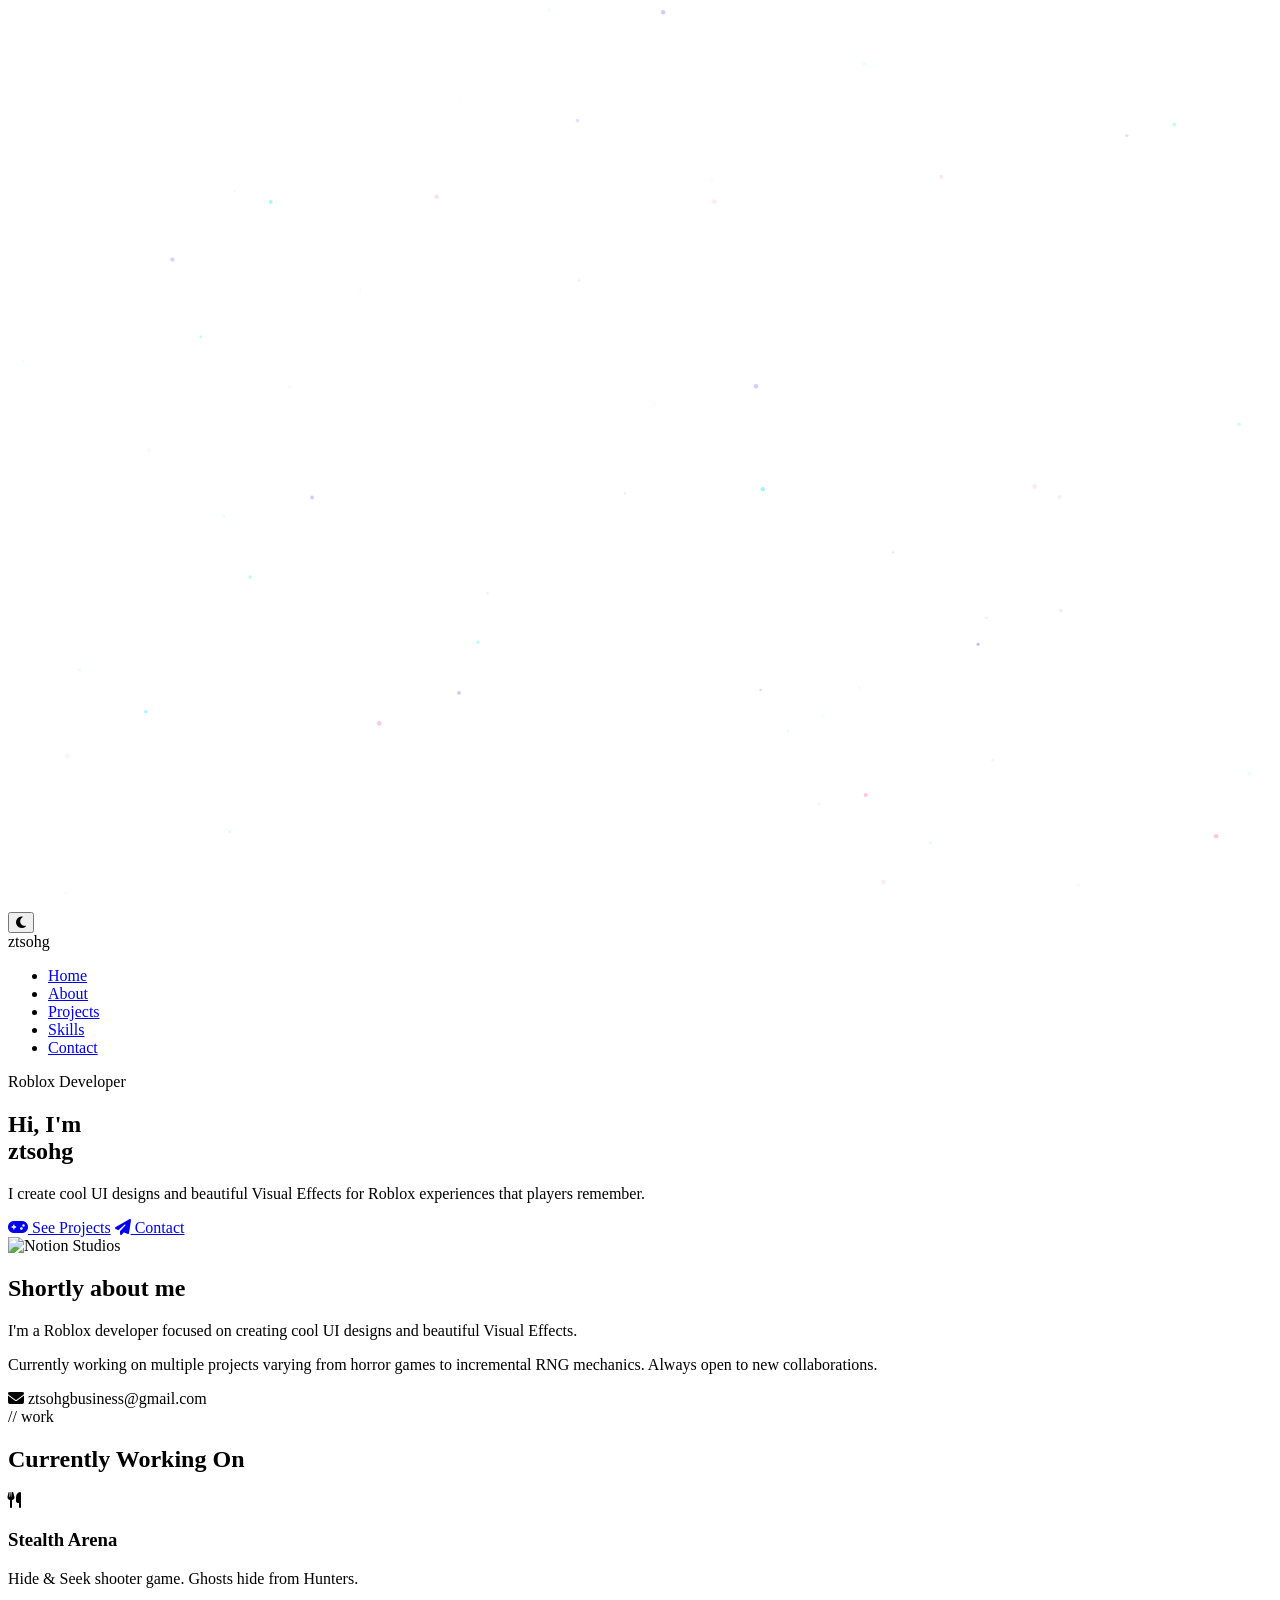
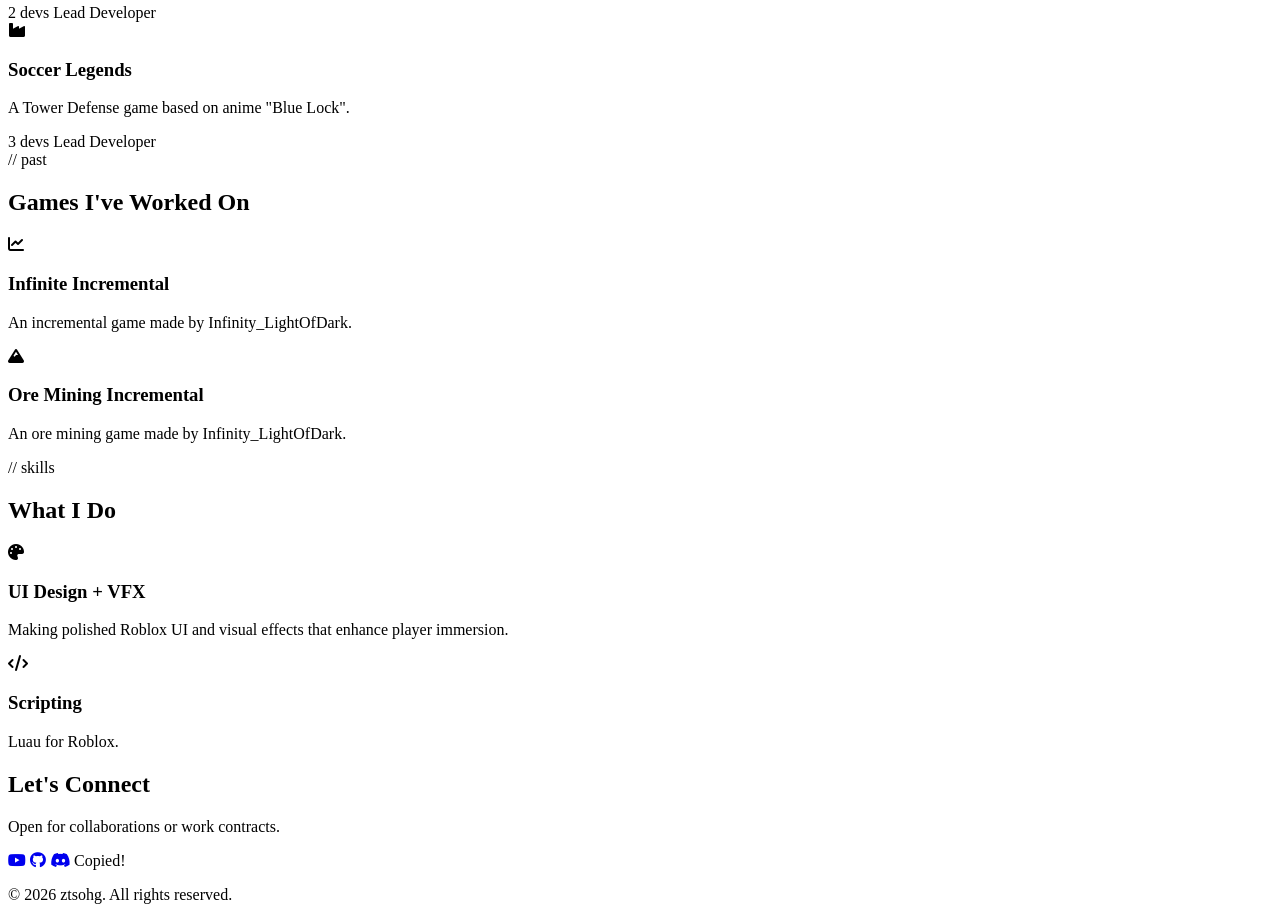
==== index.html @ 6b471d4d "Update index.html" ====
<!DOCTYPE html>
<html lang="en">
<head>
    <meta charset="UTF-8">
    <meta name="viewport" content="width=device-width, initial-scale=1.0">
    <title>ztsohg</title>
    <link rel="icon" type="image/png" href="Notion Studios Logo.png">
    <link rel="stylesheet" href="https://cdnjs.cloudflare.com/ajax/libs/font-awesome/6.4.0/css/all.min.css">
    <link rel="stylesheet" href="style.css">
</head>
<body>

<!-- Background layers -->
<div class="orb orb-1"></div>
<div class="orb orb-2"></div>
<div class="orb orb-3"></div>
<canvas id="bg-canvas"></canvas>

<div class="theme-toggle">
    <button id="theme-switcher"><i class="fas fa-moon"></i></button>
</div>

<header>
    <div class="navbar">
        <div class="logo">ztsohg</div>
        <ul class="nav-links">
            <li><a href="index.html">Home</a></li>
            <li><a href="about_me.html">About</a></li>
            <li><a href="#projects">Projects</a></li>
            <li><a href="#skills">Skills</a></li>
            <li><a href="#contact">Contact</a></li>
        </ul>
    </div>
</header>

<section class="hero">
    <div class="container">
        <div class="hero-inner">
            <span class="hero-eyebrow">Roblox Developer</span>
            <h1>Hi, I'm<br><span class="name-grad">ztsohg</span></h1>
            <p class="hero-desc">I create cool UI designs and beautiful Visual Effects for Roblox experiences that players remember.</p>
            <div class="hero-actions">
                <a href="#projects" class="btn btn-primary"><i class="fas fa-gamepad"></i> See Projects</a>
                <a href="#contact" class="btn btn-ghost"><i class="fas fa-paper-plane"></i> Contact</a>
            </div>
        </div>
    </div>
    <div class="hero-grid"></div>
</section>

<section class="section" id="about">
    <div class="container">
        <div class="info-card">
            <div class="profile-img">
                <div class="avatar-wrap">
                    <img src="Notion Studios Logo.png" alt="Notion Studios">
                </div>
            </div>
            <div class="profile-info">
                <h2>Shortly about me</h2>
                <p>I'm a Roblox developer focused on creating cool UI designs and beautiful Visual Effects.</p>
                <p>Currently working on multiple projects varying from horror games to incremental RNG mechanics. Always open to new collaborations.</p>
                <div class="contact-info">
                    <div class="contact-item">
                        <i class="fas fa-envelope"></i>
                        <span>ztsohgbusiness@gmail.com</span>
                    </div>
                </div>
            </div>
        </div>
    </div>
</section>

<section class="section" id="projects">
    <div class="container">
        <div class="section-header">
            <span class="section-label">// work</span>
            <h2 class="section-title">Currently Working On</h2>
        </div>
        <div class="projects-grid">
            <div class="project-card">
                <div class="project-icon"><i class="fas fa-utensils"></i></div>
                <h3>Stealth Arena</h3>
                <p>Hide & Seek shooter game. Ghosts hide from Hunters.</p>
                <div class="project-tags">
                    <span class="tag">2 devs</span>
                    <span class="tag role">Lead Developer</span>
                </div>
            </div>
            <div class="project-card">
                <div class="project-icon"><i class="fas fa-industry"></i></div>
                <h3>Soccer Legends</h3>
                <p>A Tower Defense game based on anime "Blue Lock".</p>
                <div class="project-tags">
                    <span class="tag">3 devs</span>
                    <span class="tag role">Lead Developer</span>
                </div>
            </div>
        </div>
    </div>
</section>

<section class="section" style="padding-top:0">
    <div class="container">
        <div class="section-header">
            <span class="section-label">// past</span>
            <h2 class="section-title">Games I've Worked On</h2>
        </div>
        <div class="projects-grid">
            <div class="project-card">
                <div class="project-icon"><i class="fas fa-chart-line"></i></div>
                <h3>Infinite Incremental</h3>
                <p>An incremental game made by Infinity_LightOfDark.</p>
            </div>
            <div class="project-card">
                <div class="project-icon"><i class="fas fa-mountain"></i></div>
                <h3>Ore Mining Incremental</h3>
                <p>An ore mining game made by Infinity_LightOfDark.</p>
            </div>
        </div>
    </div>
</section>

<section class="section" id="skills">
    <div class="container">
        <div class="section-header">
            <span class="section-label">// skills</span>
            <h2 class="section-title">What I Do</h2>
        </div>
        <div class="skills-grid">
            <div class="skill-card">
                <div class="skill-icon"><i class="fas fa-palette"></i></div>
                <h3>UI Design + VFX</h3>
                <p>Making polished Roblox UI and visual effects that enhance player immersion.</p>
            </div>
            <div class="skill-card">
                <div class="skill-icon"><i class="fas fa-code"></i></div>
                <h3>Scripting</h3>
                <p>Luau for Roblox.</p>
            </div>
        </div>
    </div>
</section>

<footer id="contact">
    <div class="container">
        <div class="footer-inner">
            <h2>Let's Connect</h2>
            <p>Open for collaborations or work contracts.</p>
            <div class="social-links">
                <a href="https://youtube.com/@ztsohG" target="_blank"><i class="fab fa-youtube"></i></a>
                <a href="https://github.com/ztsohg" target="_blank"><i class="fab fa-github"></i></a>
                <span style="position:relative;display:inline-block;">
                    <a href="#" id="discord-link"><i class="fab fa-discord"></i></a>
                    <span class="copied-toast" id="copied-toast">Copied!</span>
                </span>
            </div>
            <p class="copyright">&copy; 2026 ztsohg. All rights reserved.</p>
        </div>
    </div>
</footer>

<script>
    // Theme
    const switcher = document.getElementById('theme-switcher');
    const icon = switcher.querySelector('i');
    if (localStorage.getItem('theme') === 'light') {
        document.body.classList.add('light-theme');
        icon.classList.replace('fa-moon','fa-sun');
    }
    switcher.addEventListener('click', () => {
        document.body.classList.toggle('light-theme');
        const isLight = document.body.classList.contains('light-theme');
        icon.classList.replace(isLight ? 'fa-moon' : 'fa-sun', isLight ? 'fa-sun' : 'fa-moon');
        localStorage.setItem('theme', isLight ? 'light' : 'dark');
    });

    // Discord copy
    document.getElementById('discord-link').addEventListener('click', e => {
        e.preventDefault();
        navigator.clipboard.writeText('tshg').then(() => {
            const toast = document.getElementById('copied-toast');
            toast.classList.add('show');
            setTimeout(() => toast.classList.remove('show'), 2000);
        });
    });

    // Particle canvas
    const canvas = document.getElementById('bg-canvas');
    const ctx = canvas.getContext('2d');
    let particles = [];

    function resize() {
        canvas.width = window.innerWidth;
        canvas.height = window.innerHeight;
    }
    resize();
    window.addEventListener('resize', resize);

    function randomBetween(a, b) { return a + Math.random() * (b - a); }

    const COLORS = ['120,80,255', '0,229,255', '255,80,168'];

    for (let i = 0; i < 55; i++) {
        particles.push({
            x: randomBetween(0, window.innerWidth),
            y: randomBetween(0, window.innerHeight),
            r: randomBetween(1, 2.5),
            color: COLORS[Math.floor(Math.random() * COLORS.length)],
            speedX: randomBetween(-0.15, 0.15),
            speedY: randomBetween(-0.3, -0.08),
            opacity: randomBetween(0.1, 0.5),
            pulse: randomBetween(0, Math.PI * 2),
            pulseSpeed: randomBetween(0.005, 0.015)
        });
    }

    function animate() {
        ctx.clearRect(0, 0, canvas.width, canvas.height);
        particles.forEach(p => {
            p.pulse += p.pulseSpeed;
            const alpha = p.opacity * (0.6 + 0.4 * Math.sin(p.pulse));
            ctx.beginPath();
            ctx.arc(p.x, p.y, p.r, 0, Math.PI * 2);
            ctx.fillStyle = `rgba(${p.color},${alpha})`;
            ctx.fill();
            p.x += p.speedX;
            p.y += p.speedY;
            if (p.y < -10) { p.y = canvas.height + 10; p.x = randomBetween(0, canvas.width); }
            if (p.x < -10) p.x = canvas.width + 10;
            if (p.x > canvas.width + 10) p.x = -10;
        });
        requestAnimationFrame(animate);
    }
    animate();
</script>
</body>
</html>
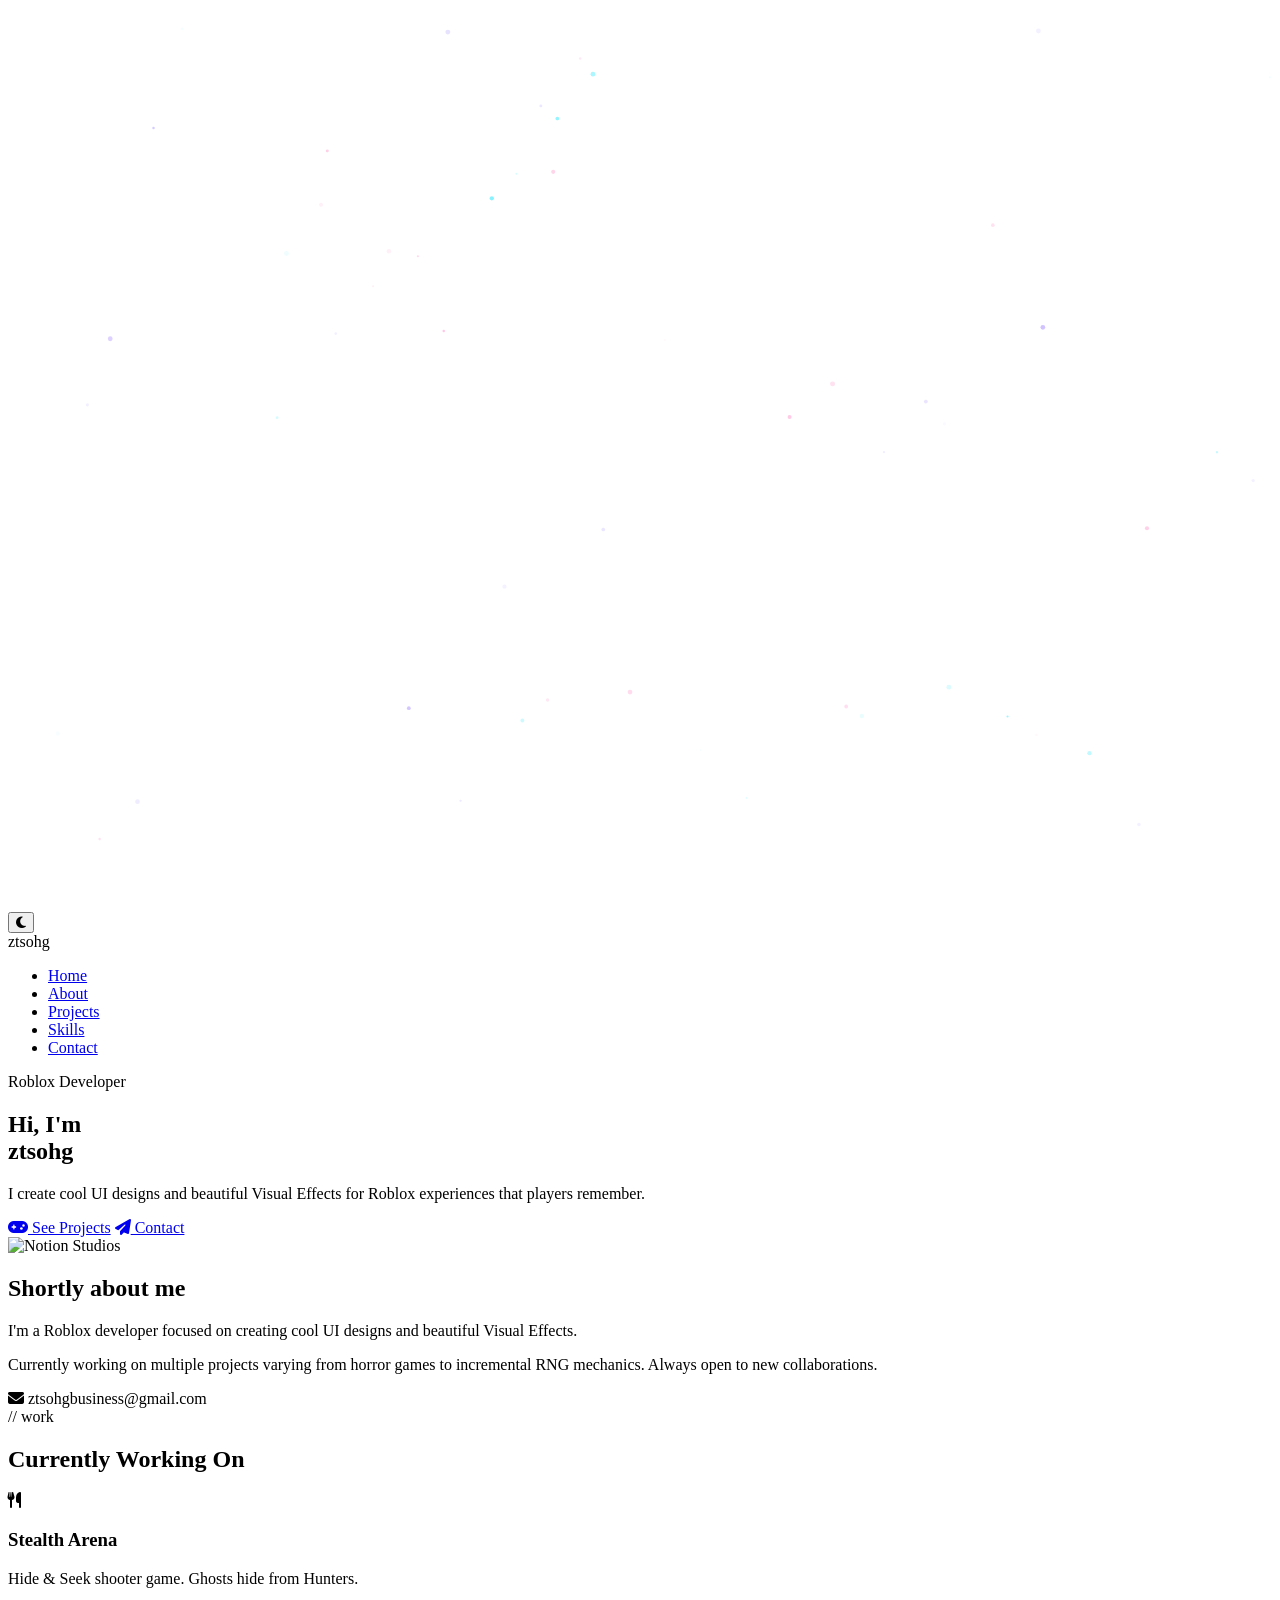
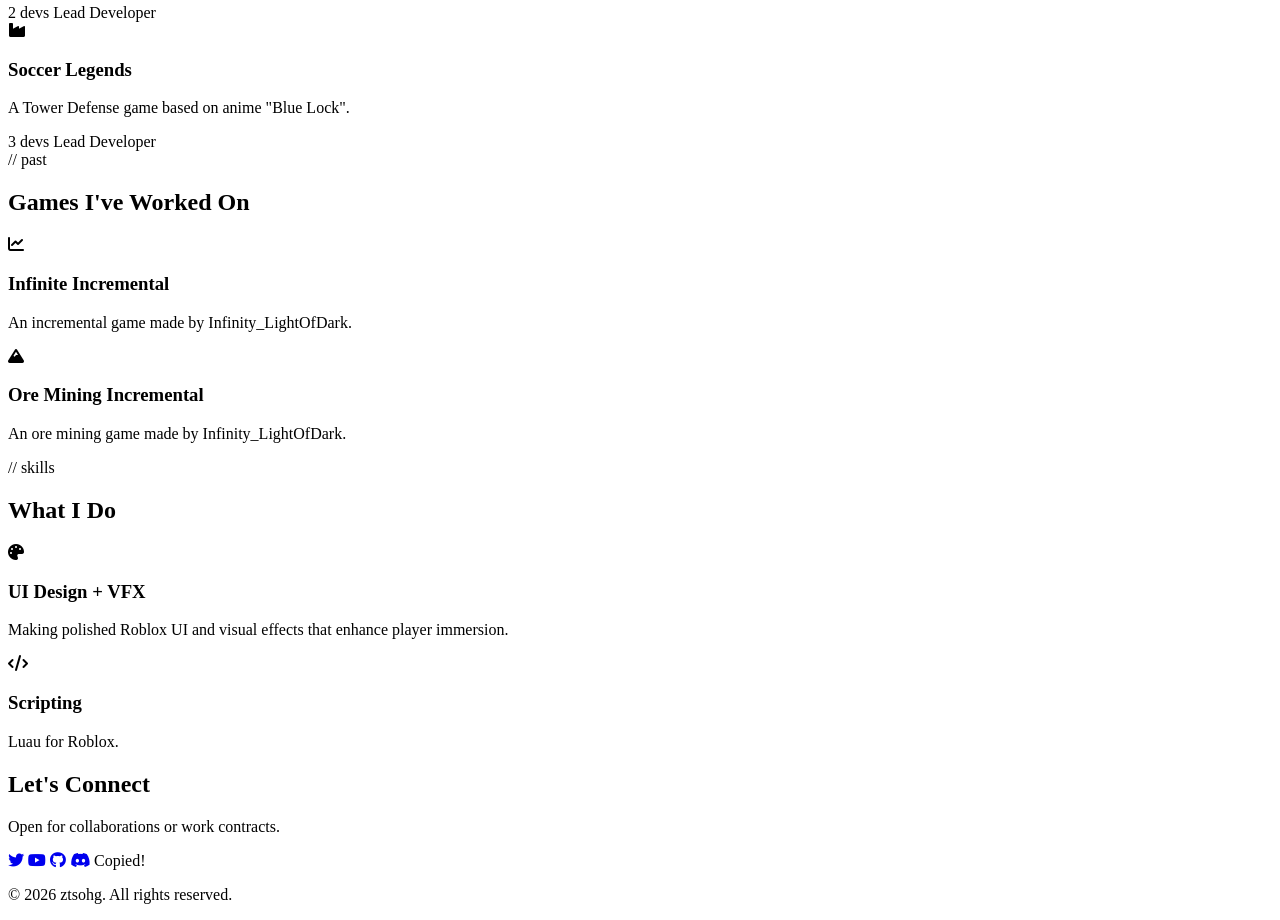
==== commit 1b357844: "Update the things that I just changed while having no internet" ====
--- a/index.html
+++ b/index.html
@@ -148,6 +148,7 @@
             <h2>Let's Connect</h2>
             <p>Open for collaborations or work contracts.</p>
             <div class="social-links">
+                <a href="https://x.com/@ztsohg_dev" target="_blank"><i class="fab fa-twitter"></i></a>
                 <a href="https://youtube.com/@ztsohG" target="_blank"><i class="fab fa-youtube"></i></a>
                 <a href="https://github.com/ztsohg" target="_blank"><i class="fab fa-github"></i></a>
                 <span style="position:relative;display:inline-block;">
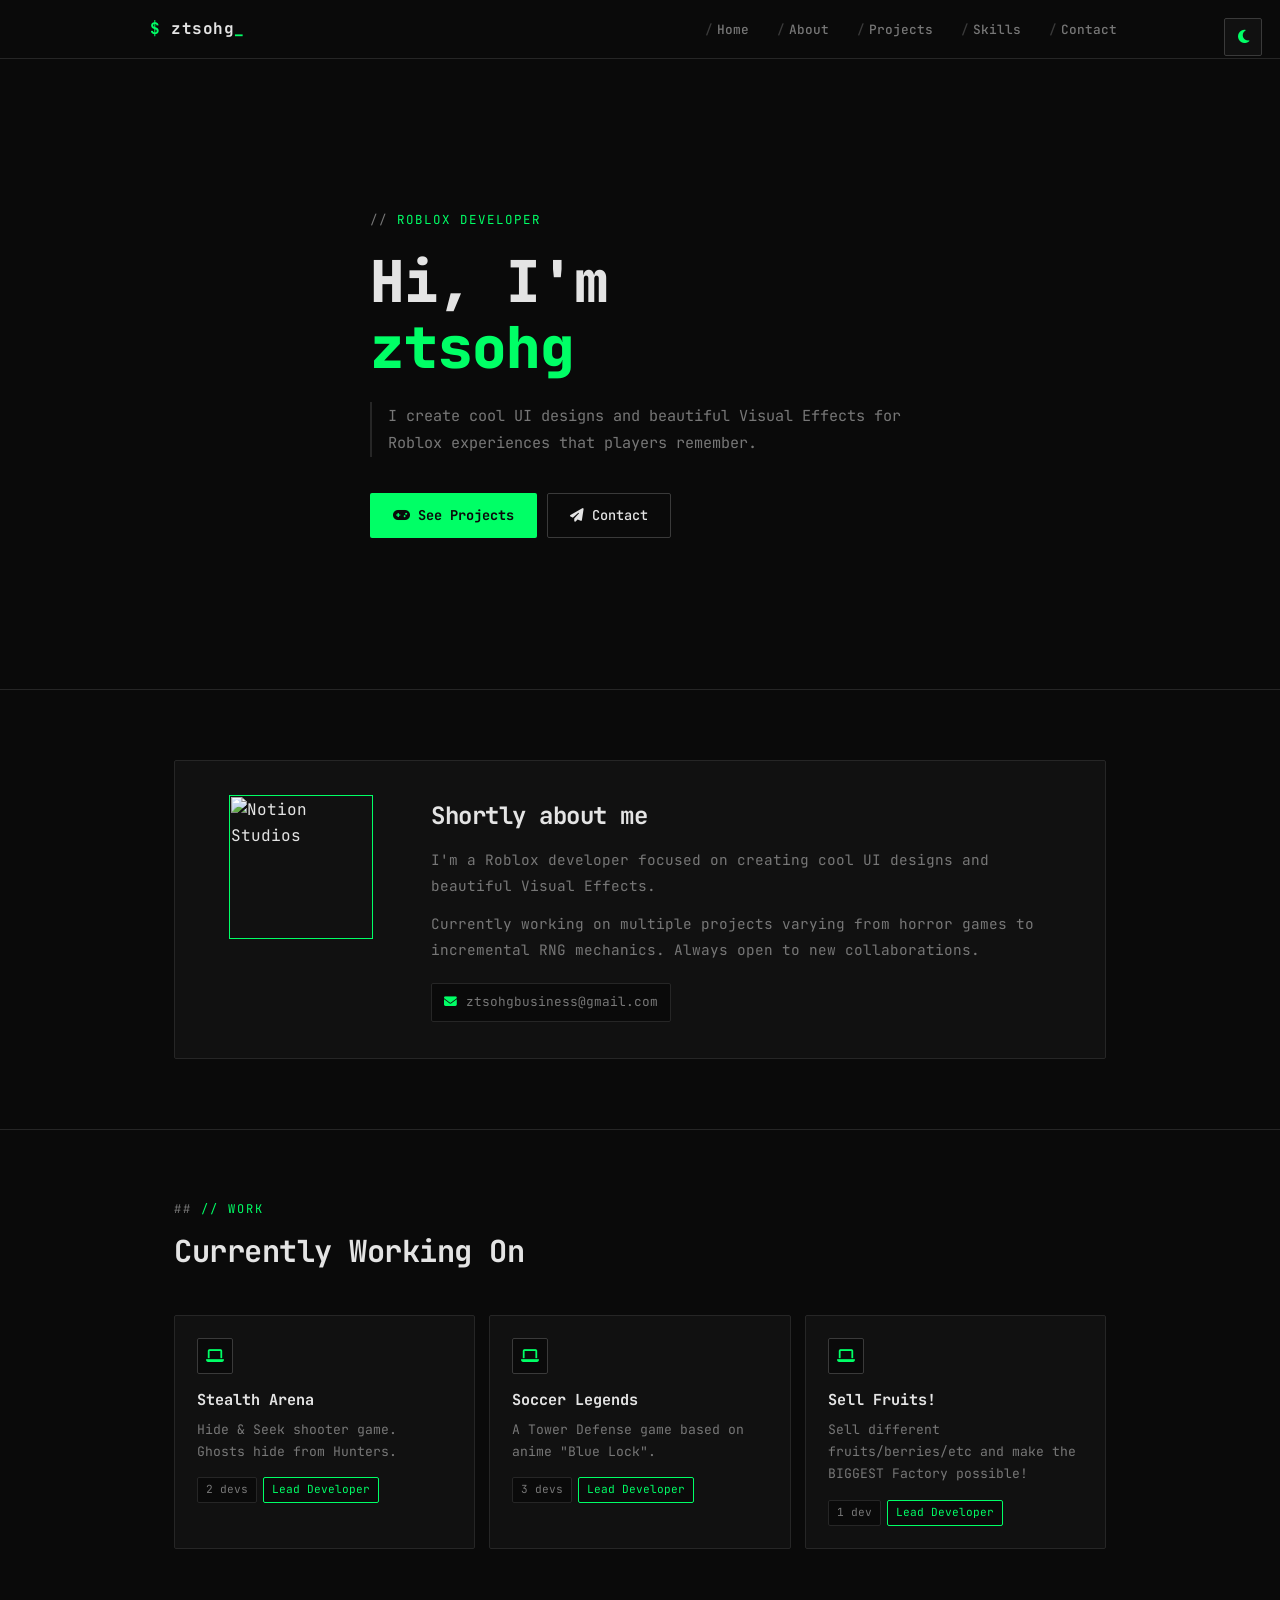
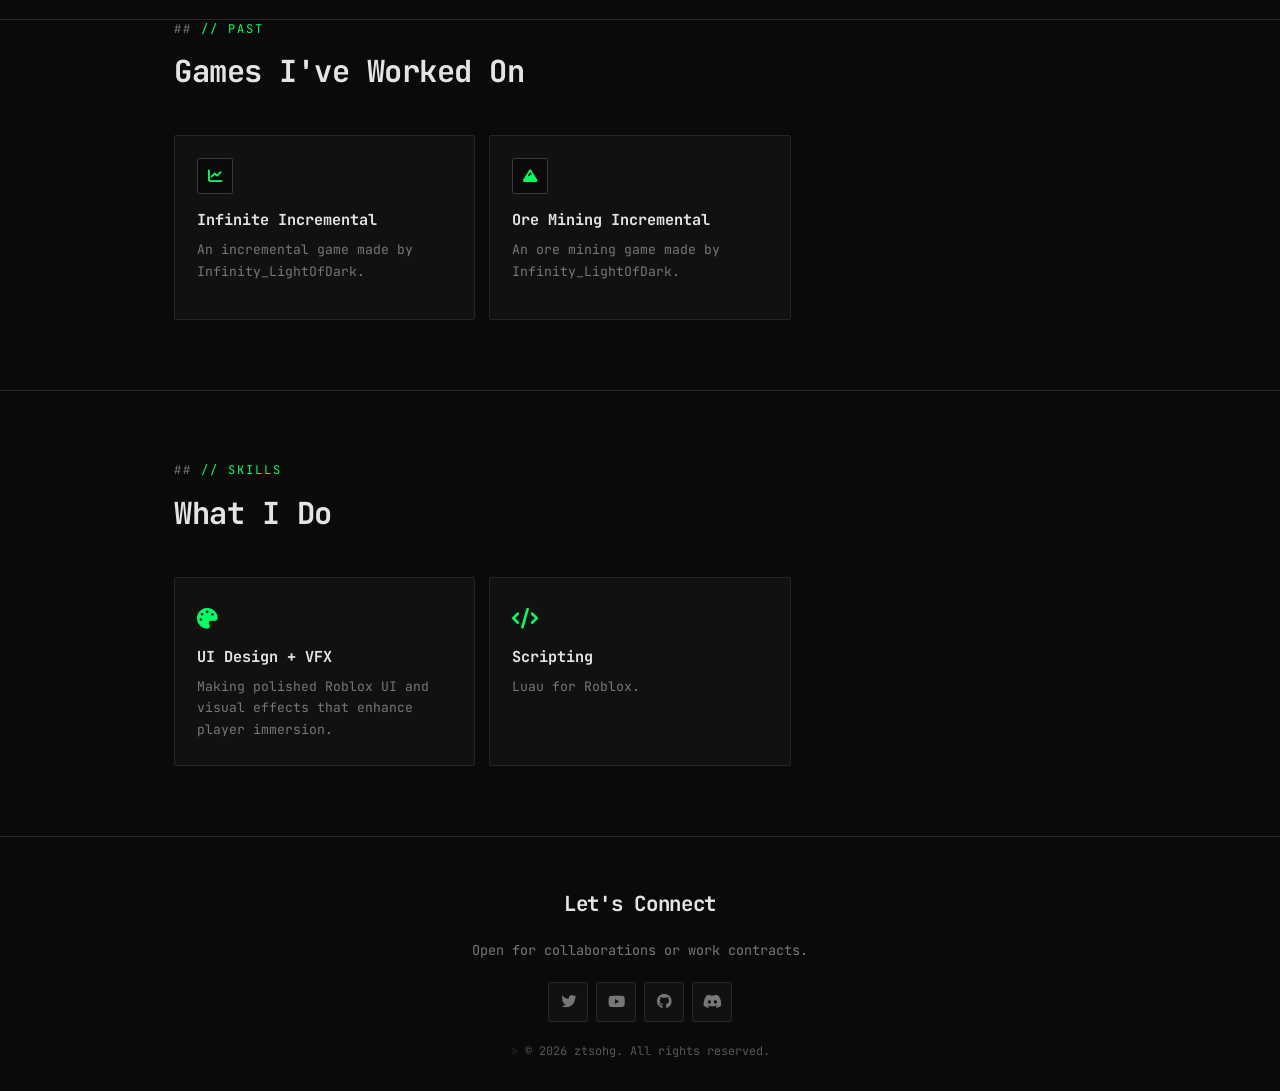
==== commit 950df5bb: "icons" ====
--- a/index.html
+++ b/index.html
@@ -79,7 +79,7 @@
         </div>
         <div class="projects-grid">
             <div class="project-card">
-                <div class="project-icon"><i class="fas fa-utensils"></i></div>
+                <div class="project-icon"><i class="fas fa-laptop"></i></div>
                 <h3>Stealth Arena</h3>
                 <p>Hide & Seek shooter game. Ghosts hide from Hunters.</p>
                 <div class="project-tags">
@@ -88,11 +88,20 @@
                 </div>
             </div>
             <div class="project-card">
-                <div class="project-icon"><i class="fas fa-industry"></i></div>
+                <div class="project-icon"><i class="fas fa-laptop"></i></div>
                 <h3>Soccer Legends</h3>
                 <p>A Tower Defense game based on anime "Blue Lock".</p>
                 <div class="project-tags">
                     <span class="tag">3 devs</span>
+                    <span class="tag role">Lead Developer</span>
+                </div>
+            </div>
+            <div class="project-card">
+                <div class="project-icon"><i class="fas fa-laptop"></i></div>
+                <h3>Sell Fruits!</h3>
+                <p>Sell different fruits/berries/etc and make the BIGGEST Factory possible!</p>
+                <div class="project-tags">
+                    <span class="tag">1 dev</span>
                     <span class="tag role">Lead Developer</span>
                 </div>
             </div>
--- a/style.css
+++ b/style.css
@@ -0,0 +1,313 @@
+@import url('https://fonts.googleapis.com/css2?family=JetBrains+Mono:wght@400;500;700;800&display=swap');
+
+* { margin: 0; padding: 0; box-sizing: border-box; }
+
+/* HELLO */
+:root {
+    --bg: #0a0a0a;
+    --surface: #111111;
+    --surface-hover: #161616;
+    --border: #262626;
+    --border-bright: #3a3a3a;
+    --text: #e4e4e4;
+    --text-muted: #777777;
+    --accent: #00ff66;
+    --accent-dim: #00b34a;
+    --font-mono: 'JetBrains Mono', monospace;
+}
+
+.light-theme {
+    --bg: #f5f5f3;
+    --surface: #ffffff;
+    --surface-hover: #ececec;
+    --border: #d8d8d4;
+    --border-bright: #b8b8b4;
+    --text: #141414;
+    --text-muted: #6a6a6a;
+    --accent: #007a33;
+    --accent-dim: #00622a;
+}
+
+body {
+    background: var(--bg);
+    color: var(--text);
+    font-family: var(--font-mono);
+    line-height: 1.6;
+    transition: background 0.2s, color 0.2s;
+}
+
+#bg-canvas { display: none; }
+.orb { display: none; }
+
+.container { max-width: 980px; margin: 0 auto; padding: 0 24px; }
+
+/* THEME TOGGLE */
+.theme-toggle { position: fixed; top: 18px; right: 18px; z-index: 1000; }
+#theme-switcher {
+    width: 38px; height: 38px;
+    border-radius: 2px;
+    border: 1px solid var(--border-bright);
+    background: var(--surface);
+    color: var(--accent);
+    font-size: 0.95rem; cursor: pointer;
+    display: flex; align-items: center; justify-content: center;
+    transition: border-color 0.15s, background 0.15s;
+}
+#theme-switcher:hover {
+    background: var(--surface-hover);
+    border-color: var(--accent);
+}
+
+/* HEADER */
+header {
+    position: sticky; top: 0; z-index: 100;
+    padding: 0 24px;
+    background: var(--bg);
+    border-bottom: 1px solid var(--border);
+}
+.navbar {
+    max-width: 980px; margin: 0 auto;
+    display: flex; justify-content: space-between; align-items: center;
+    height: 58px;
+}
+.logo {
+    font-size: 1rem; font-weight: 700;
+    color: var(--text);
+    letter-spacing: 0.5px;
+}
+.logo::before { content: '$ '; color: var(--accent); }
+.logo::after  { content: '_'; color: var(--accent); animation: blink 1.1s step-end infinite; }
+@keyframes blink { 50% { opacity: 0; } }
+
+.nav-links { display: flex; list-style: none; gap: 2px; }
+.nav-links a {
+    text-decoration: none;
+    color: var(--text-muted);
+    font-size: 0.8rem; font-weight: 500;
+    padding: 6px 12px; border-radius: 2px;
+    border: 1px solid transparent;
+    transition: color 0.15s, border-color 0.15s;
+}
+.nav-links a::before { content: '/'; color: var(--border-bright); margin-right: 4px; }
+.nav-links a:hover { color: var(--accent); border-color: var(--border); }
+
+/* HERO */
+.hero {
+    min-height: 70vh;
+    display: flex; align-items: center;
+    padding: 70px 0;
+}
+.hero-inner { width: 100%; }
+.hero-eyebrow {
+    font-size: 0.78rem;
+    color: var(--accent); letter-spacing: 2px;
+    text-transform: uppercase; margin-bottom: 18px;
+    display: block;
+}
+.hero-eyebrow::before { content: '// '; color: var(--text-muted); }
+.hero h1 {
+    font-size: clamp(2.2rem, 5.5vw, 3.6rem);
+    font-weight: 800; line-height: 1.15;
+    margin-bottom: 22px; letter-spacing: -1px;
+}
+.name-grad {
+    color: var(--accent);
+}
+.hero-desc {
+    font-size: 0.95rem; color: var(--text-muted);
+    max-width: 540px; margin-bottom: 36px; line-height: 1.8;
+    border-left: 2px solid var(--border);
+    padding-left: 16px;
+}
+.hero-actions { display: flex; gap: 10px; flex-wrap: wrap; }
+
+.btn {
+    display: inline-flex; align-items: center; gap: 8px;
+    padding: 11px 22px; border-radius: 2px;
+    text-decoration: none; font-weight: 500; font-size: 0.85rem;
+    border: 1px solid transparent;
+    transition: border-color 0.15s, background 0.15s, color 0.15s;
+}
+.btn-primary {
+    background: var(--accent); color: var(--bg);
+    font-weight: 700;
+}
+.btn-primary:hover { background: var(--accent-dim); }
+.btn-ghost {
+    border: 1px solid var(--border-bright);
+    color: var(--text); background: transparent;
+}
+.btn-ghost:hover { border-color: var(--accent); color: var(--accent); }
+
+.hero-grid { display: none; }
+
+/* SECTIONS */
+.section { padding: 70px 0; border-top: 1px solid var(--border); }
+.section-header { margin-bottom: 40px; }
+.section-label {
+    font-size: 0.75rem;
+    color: var(--accent); letter-spacing: 2px;
+    text-transform: uppercase; margin-bottom: 8px; display: block;
+}
+.section-label::before { content: '## '; color: var(--text-muted); }
+.section-title { font-size: clamp(1.5rem, 3vw, 1.9rem); font-weight: 700; letter-spacing: -0.5px; }
+
+/* INFO CARD */
+.info-card {
+    display: grid; grid-template-columns: 180px 1fr;
+    gap: 40px; align-items: start;
+    background: var(--surface);
+    border: 1px solid var(--border);
+    border-radius: 2px; padding: 36px;
+}
+.profile-img { display: flex; flex-direction: column; align-items: center; gap: 16px; }
+.avatar-wrap { position: relative; width: 140px; height: 140px; }
+.avatar-wrap::before {
+    content: '';
+    position: absolute; inset: -2px;
+    border: 1px solid var(--accent);
+    z-index: 0;
+}
+.profile-img img {
+    position: relative; z-index: 1;
+    width: 100%; height: 100%;
+    object-fit: cover; border-radius: 0; display: block;
+    filter: grayscale(15%);
+}
+.profile-info h2 { font-size: 1.5rem; font-weight: 700; margin-bottom: 12px; letter-spacing: -0.5px; }
+.profile-info p { color: var(--text-muted); margin-bottom: 12px; line-height: 1.8; font-size: 0.9rem; }
+.contact-info { margin-top: 20px; display: flex; flex-direction: column; gap: 6px; }
+.contact-item {
+    display: inline-flex; align-items: center; gap: 9px;
+    font-size: 0.8rem;
+    color: var(--text-muted); padding: 8px 12px;
+    background: var(--bg); border: 1px solid var(--border);
+    border-radius: 2px; width: fit-content;
+}
+.contact-item i { color: var(--accent); }
+
+/* PROJECT CARDS */
+.projects-grid { display: grid; grid-template-columns: repeat(auto-fill, minmax(280px, 1fr)); gap: 14px; }
+.project-card {
+    background: var(--surface); border: 1px solid var(--border);
+    border-radius: 2px; padding: 22px;
+    transition: border-color 0.15s;
+}
+.project-card:hover { border-color: var(--accent); }
+.project-icon {
+    width: 36px; height: 36px; border-radius: 2px;
+    background: var(--bg);
+    border: 1px solid var(--border-bright);
+    display: flex; align-items: center; justify-content: center;
+    color: var(--accent); font-size: 0.9rem; margin-bottom: 14px;
+}
+.project-card h3 { font-size: 0.95rem; font-weight: 700; margin-bottom: 6px; }
+.project-card p { color: var(--text-muted); font-size: 0.82rem; line-height: 1.7; margin-bottom: 14px; }
+.project-tags { display: flex; flex-wrap: wrap; gap: 6px; }
+.tag {
+    font-size: 0.7rem;
+    padding: 3px 8px; border-radius: 2px;
+    border: 1px solid var(--border); color: var(--text-muted); background: var(--bg);
+}
+.tag.role { border-color: var(--accent); color: var(--accent); }
+
+/* SKILLS */
+.skills-grid { display: grid; grid-template-columns: repeat(auto-fill, minmax(230px, 1fr)); gap: 14px; }
+.skill-card {
+    background: var(--surface); border: 1px solid var(--border);
+    border-radius: 2px; padding: 24px 22px; transition: border-color 0.15s;
+}
+.skill-card:hover { border-color: var(--accent); }
+.skill-icon { font-size: 1.3rem; color: var(--accent); margin-bottom: 10px; }
+.skill-card h3 { font-size: 0.95rem; font-weight: 700; margin-bottom: 6px; }
+.skill-card p { color: var(--text-muted); font-size: 0.82rem; line-height: 1.65; }
+
+/* ABOUT PAGE */
+.about-section { margin-bottom: 38px; padding-bottom: 38px; border-bottom: 1px solid var(--border); }
+.about-section:last-of-type { border-bottom: none; }
+.about-section h2 { font-size: 1.05rem; font-weight: 700; margin-bottom: 16px; display: flex; align-items: center; gap: 9px; }
+.about-section h2 i { color: var(--accent); font-size: 0.95rem; }
+.info-grid { display: grid; grid-template-columns: repeat(auto-fit, minmax(170px, 1fr)); gap: 8px; }
+.info-item {
+    display: flex; flex-direction: column; gap: 4px;
+    padding: 12px 14px;
+    background: var(--surface); border: 1px solid var(--border); border-radius: 2px;
+}
+.info-item strong { font-size: 0.68rem; color: var(--accent); letter-spacing: 1px; text-transform: uppercase; }
+.info-item span { font-size: 0.88rem; }
+.music-grid, .interests-grid { display: grid; grid-template-columns: repeat(auto-fill, minmax(150px, 1fr)); gap: 8px; }
+.music-item, .interest-item {
+    display: flex; align-items: center; gap: 9px;
+    padding: 11px 13px;
+    background: var(--surface); border: 1px solid var(--border); border-radius: 2px;
+    font-size: 0.82rem; transition: border-color 0.15s;
+}
+.interest-item { flex-direction: column; text-align: center; padding: 16px; gap: 6px; }
+.music-item:hover, .interest-item:hover { border-color: var(--accent); }
+.music-item i, .interest-item i { color: var(--accent); }
+.interest-item i { font-size: 1.15rem; }
+.games-grid { display: grid; grid-template-columns: repeat(auto-fill, minmax(220px, 1fr)); gap: 8px; }
+.game-item {
+    display: flex; align-items: center; gap: 12px;
+    padding: 12px 14px;
+    background: var(--surface); border: 1px solid var(--border); border-radius: 2px;
+    transition: border-color 0.15s;
+}
+.game-item:hover { border-color: var(--accent); }
+.game-item i { color: var(--accent); }
+.game-item div { display: flex; flex-direction: column; gap: 2px; }
+.game-item strong { font-size: 0.85rem; }
+.game-item span { font-size: 0.75rem; color: var(--text-muted); }
+.languages-grid { display: flex; flex-direction: column; gap: 10px; }
+.language-item {
+    display: flex; align-items: center; gap: 14px;
+    padding: 14px 16px;
+    background: var(--surface); border: 1px solid var(--border); border-radius: 2px;
+    transition: border-color 0.15s;
+}
+.language-item:hover { border-color: var(--accent); }
+.language-item i { color: var(--accent); font-size: 1.3rem; min-width: 24px; }
+.language-item > div { flex: 1; display: flex; flex-direction: column; gap: 6px; }
+.language-item strong { font-size: 0.88rem; }
+.language-item span { font-size: 0.75rem; color: var(--text-muted); }
+.skill-level { width: 100%; height: 3px; background: var(--border); border-radius: 0; overflow: hidden; }
+.skill-bar { height: 100%; background: var(--accent); border-radius: 0; }
+
+/* FOOTER */
+footer { border-top: 1px solid var(--border); padding: 50px 0 30px; }
+.footer-inner { display: flex; flex-direction: column; align-items: center; gap: 20px; text-align: center; }
+footer h2 { font-size: 1.3rem; font-weight: 700; letter-spacing: -0.3px; }
+footer p { color: var(--text-muted); font-size: 0.85rem; }
+.social-links { display: flex; gap: 8px; justify-content: center; align-items: center; }
+.social-links a {
+    width: 40px; height: 40px; border-radius: 2px;
+    border: 1px solid var(--border); background: var(--surface);
+    color: var(--text-muted);
+    display: flex; align-items: center; justify-content: center;
+    font-size: 0.95rem; text-decoration: none;
+    transition: border-color 0.15s, color 0.15s;
+}
+.social-links a:hover {
+    color: var(--accent); border-color: var(--accent);
+}
+.copyright { font-size: 0.74rem; color: var(--text-muted); opacity: 0.7; }
+.copyright::before { content: '> '; color: var(--border-bright); }
+
+/* COPIED TOAST */
+.copied-toast {
+    position: absolute;
+    bottom: -22px; left: 50%;
+    transform: translateX(-50%);
+    font-size: 0.7rem;
+    color: var(--accent); white-space: nowrap;
+    opacity: 0; transition: opacity 0.15s; pointer-events: none;
+}
+.copied-toast.show { opacity: 1; }
+
+@media (max-width: 768px) {
+    .info-card { grid-template-columns: 1fr; padding: 24px 18px; }
+    .hero h1 { font-size: 2rem; }
+    .nav-links a { padding: 6px 8px; font-size: 0.75rem; }
+    .nav-links a::before { display: none; }
+    .projects-grid { grid-template-columns: 1fr; }
+}
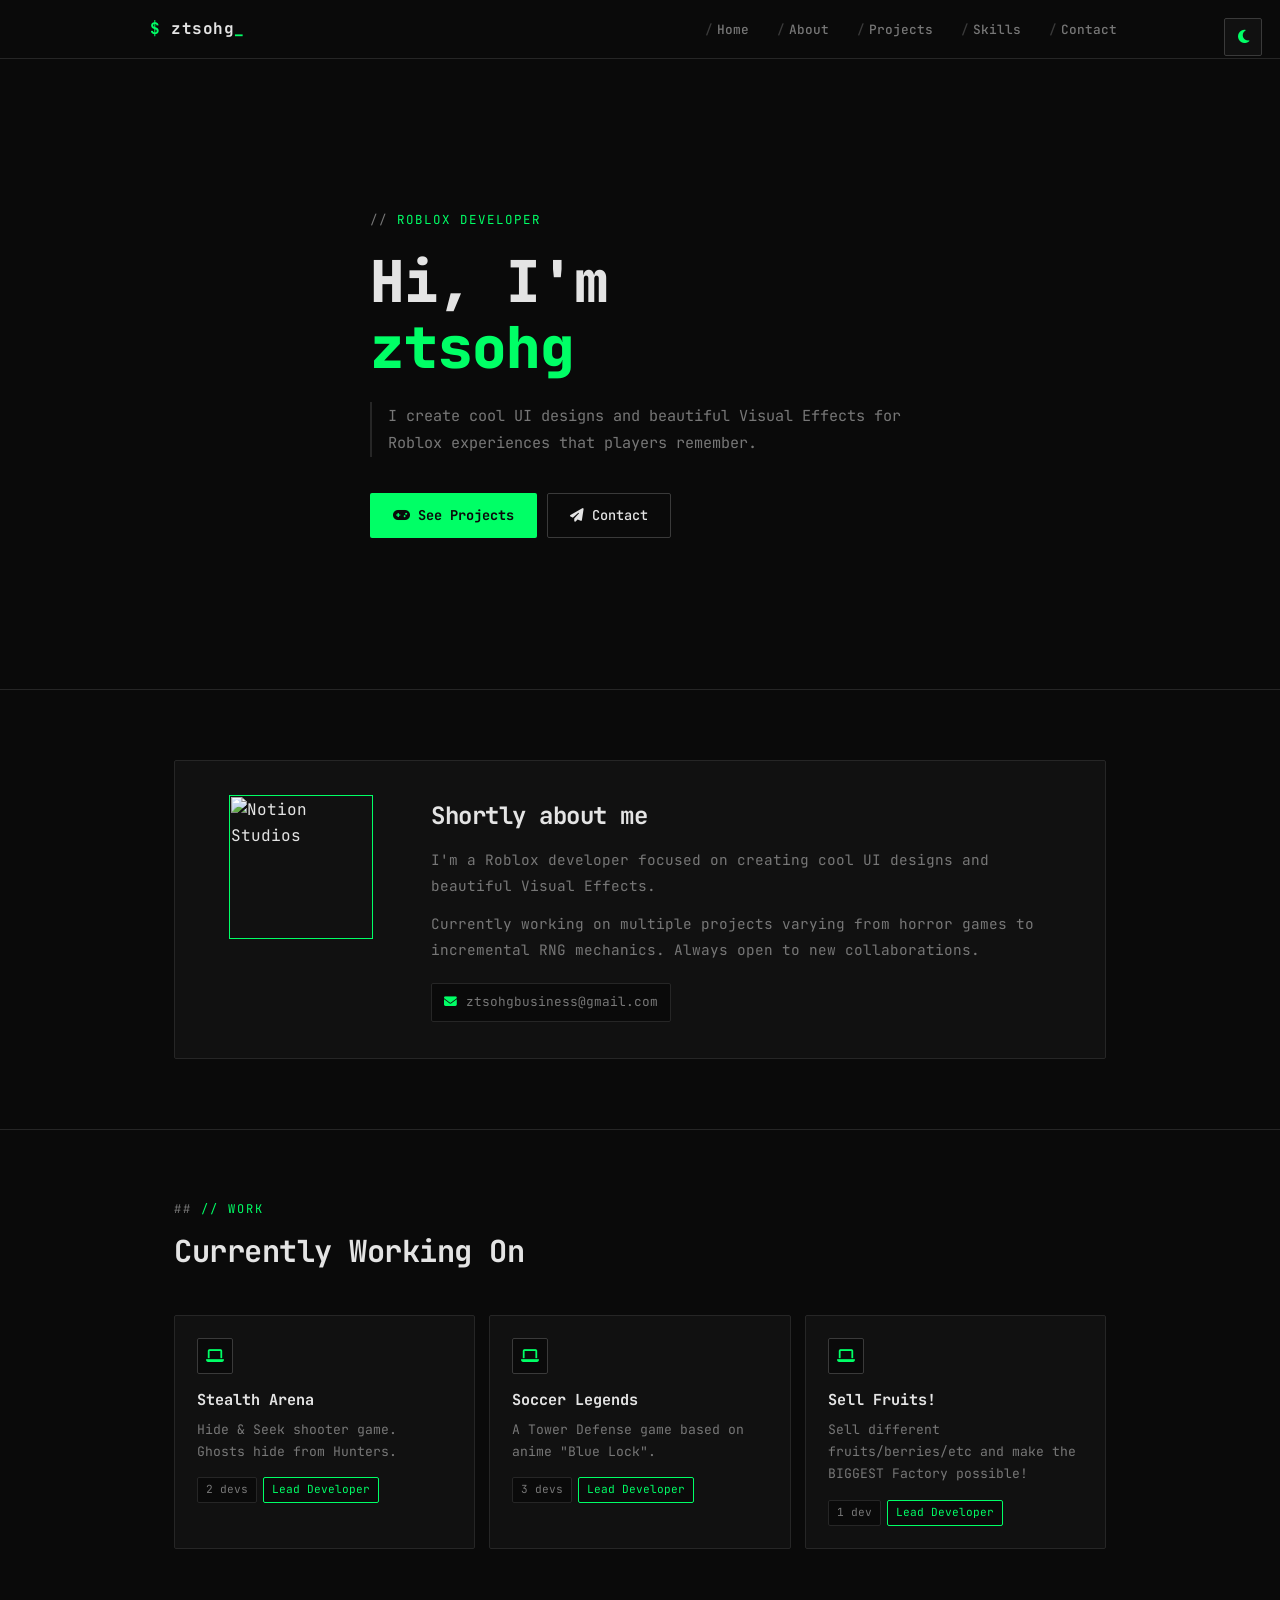
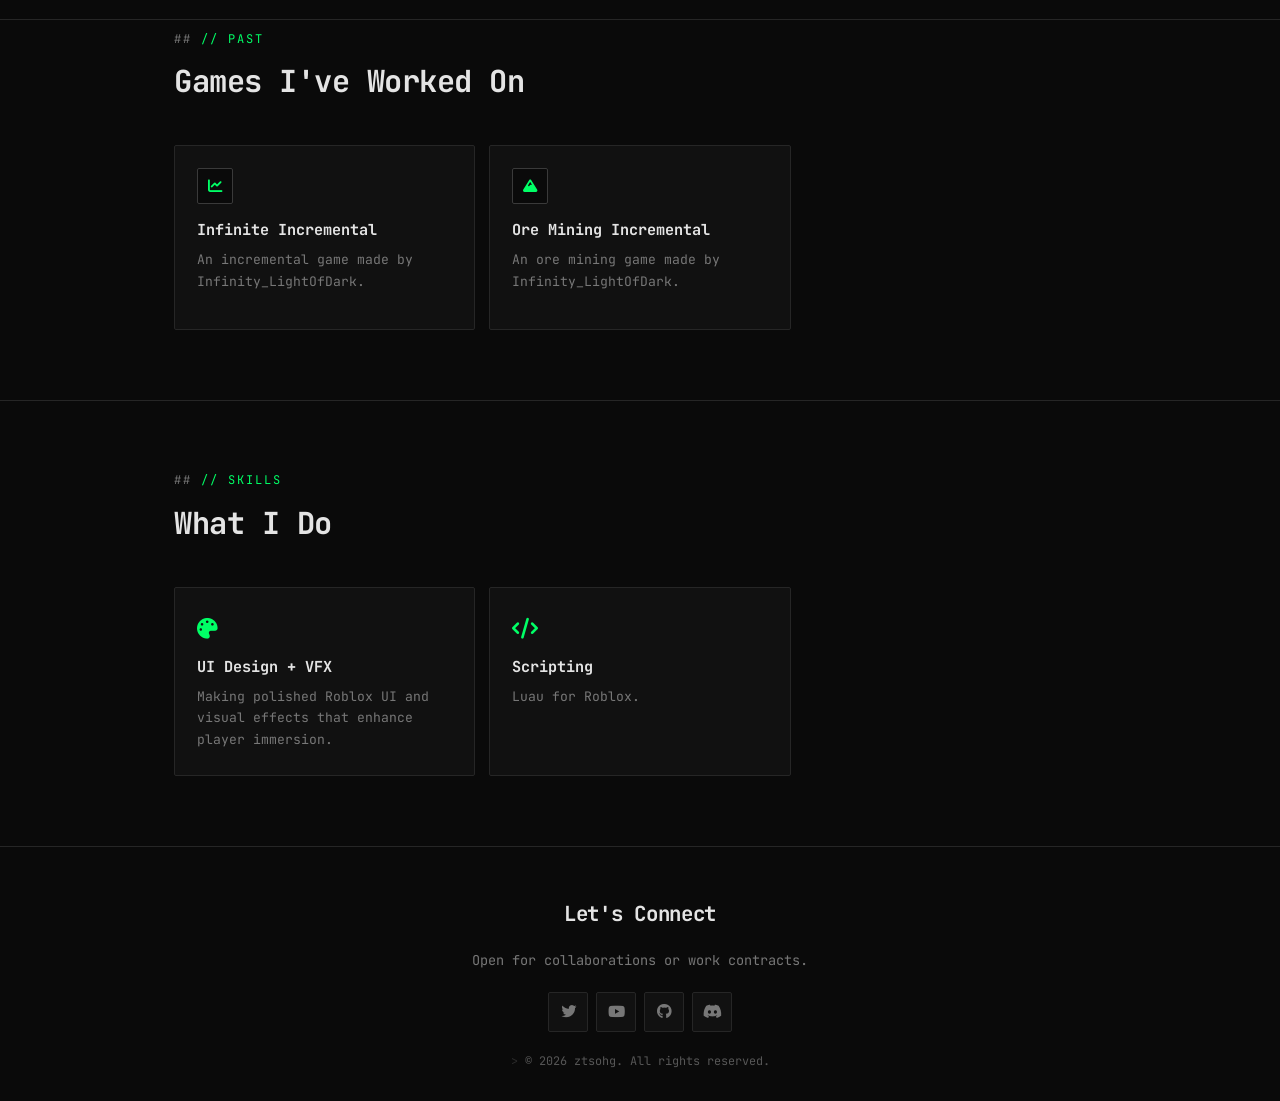
==== commit 32372be7: "padding" ====
--- a/index.html
+++ b/index.html
@@ -109,7 +109,7 @@
     </div>
 </section>
 
-<section class="section" style="padding-top:0">
+<section class="section" style="padding-top:10px">
     <div class="container">
         <div class="section-header">
             <span class="section-label">// past</span>
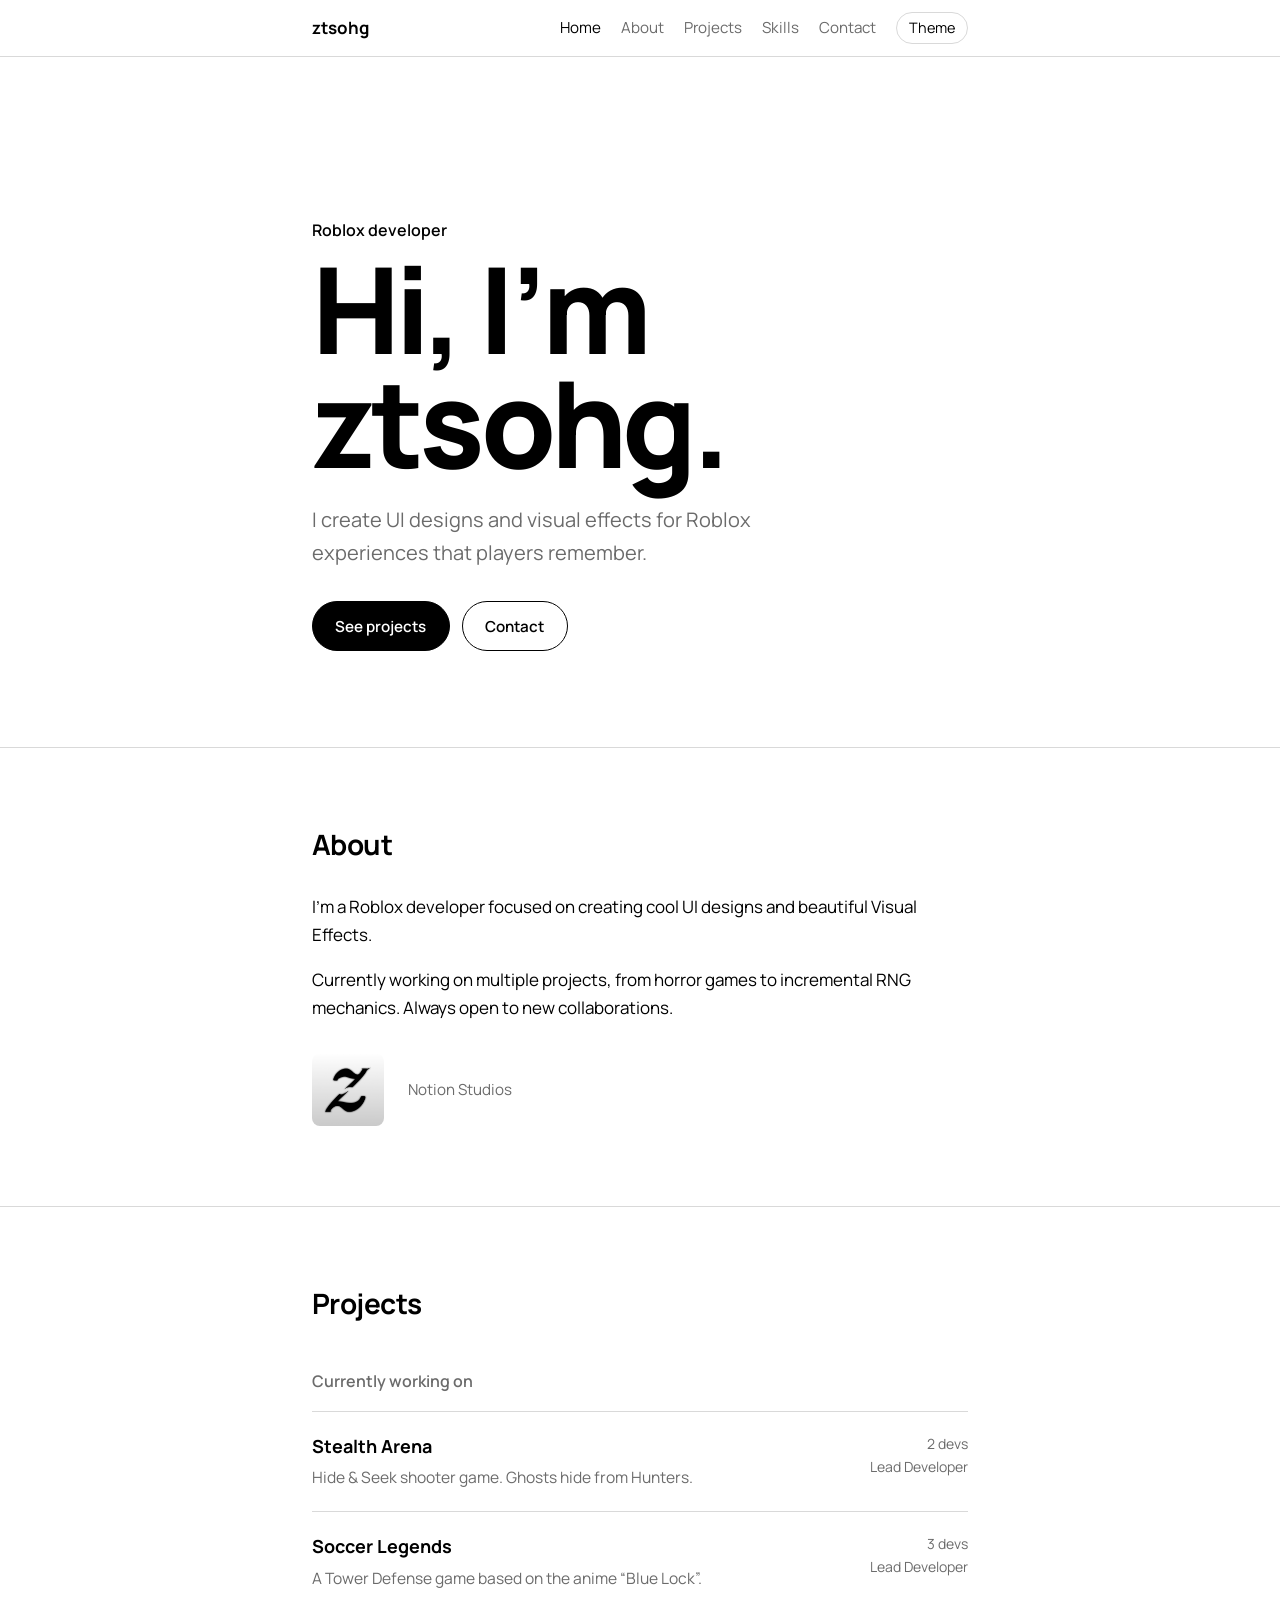
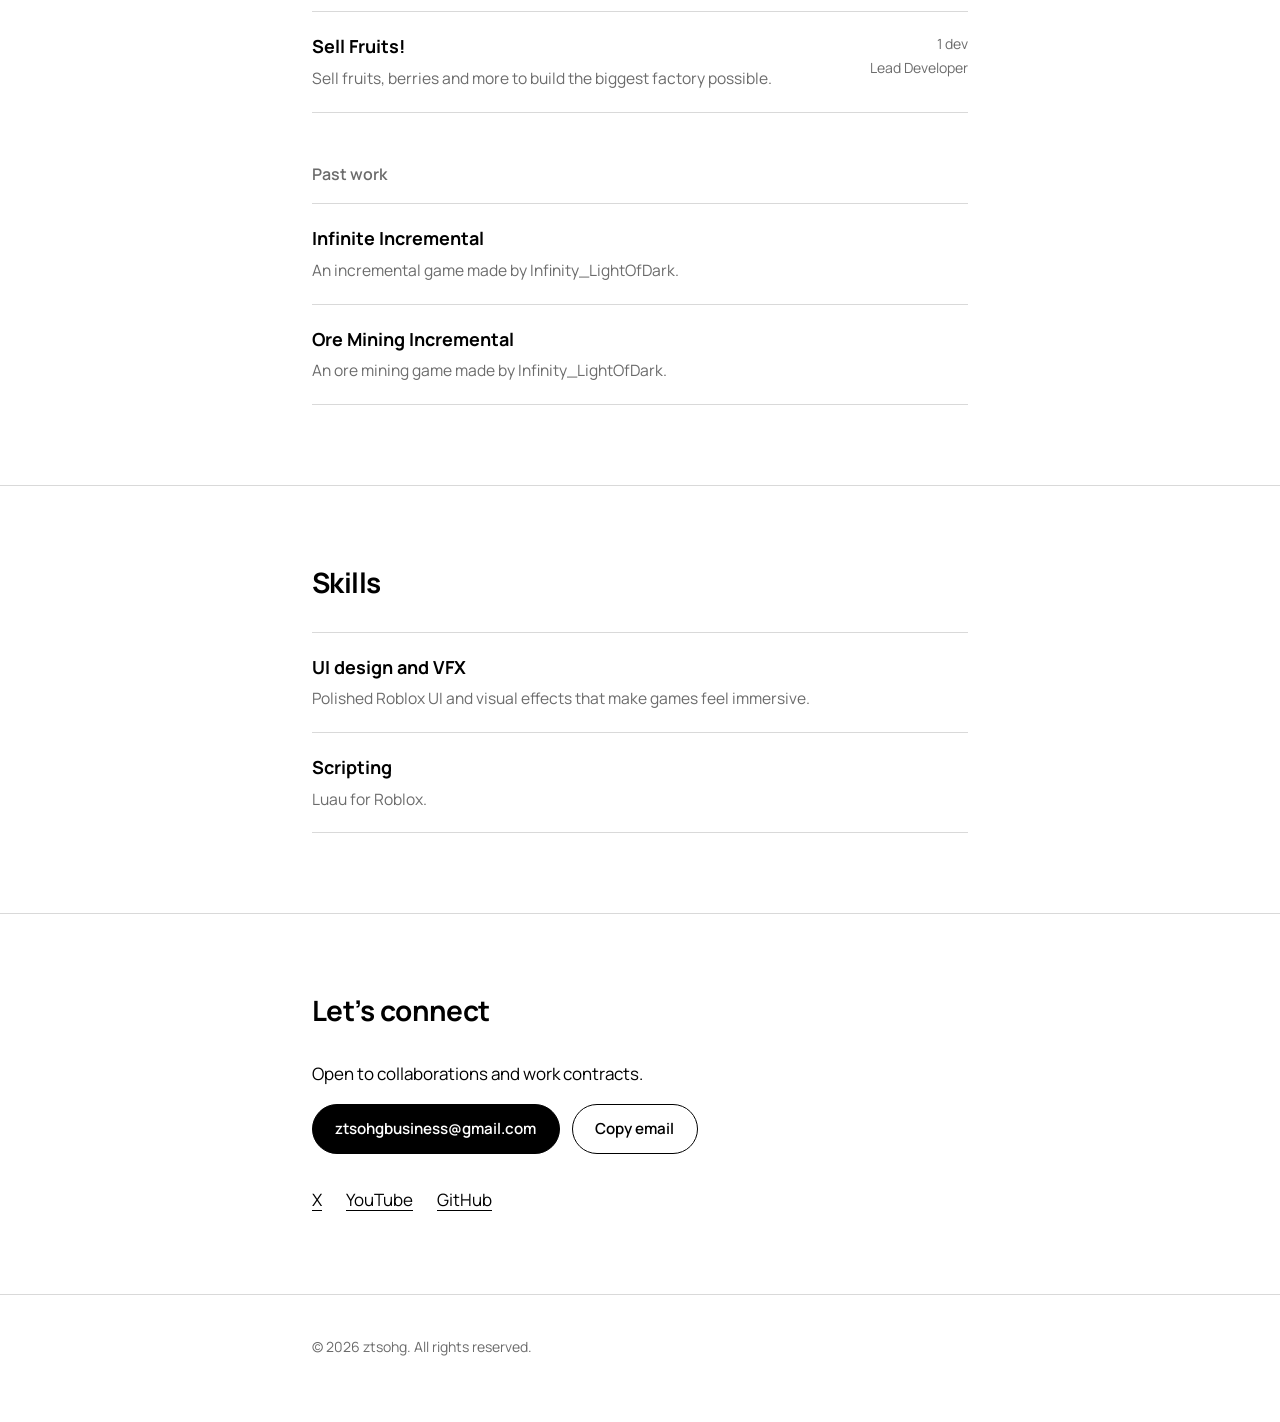
==== commit 140db51e: "upd" ====
--- a/index.html
+++ b/index.html
@@ -1,248 +1,92 @@
-<!DOCTYPE html>
-<html lang="en">
-<head>
-    <meta charset="UTF-8">
-    <meta name="viewport" content="width=device-width, initial-scale=1.0">
-    <title>ztsohg</title>
-    <link rel="icon" type="image/png" href="Notion Studios Logo.png">
-    <link rel="stylesheet" href="https://cdnjs.cloudflare.com/ajax/libs/font-awesome/6.4.0/css/all.min.css">
-    <link rel="stylesheet" href="style.css">
-</head>
-<body>
-
-<!-- Background layers -->
-<div class="orb orb-1"></div>
-<div class="orb orb-2"></div>
-<div class="orb orb-3"></div>
-<canvas id="bg-canvas"></canvas>
-
-<div class="theme-toggle">
-    <button id="theme-switcher"><i class="fas fa-moon"></i></button>
-</div>
-
-<header>
-    <div class="navbar">
-        <div class="logo">ztsohg</div>
-        <ul class="nav-links">
-            <li><a href="index.html">Home</a></li>
-            <li><a href="about_me.html">About</a></li>
-            <li><a href="#projects">Projects</a></li>
-            <li><a href="#skills">Skills</a></li>
-            <li><a href="#contact">Contact</a></li>
-        </ul>
-    </div>
-</header>
-
-<section class="hero">
-    <div class="container">
-        <div class="hero-inner">
-            <span class="hero-eyebrow">Roblox Developer</span>
-            <h1>Hi, I'm<br><span class="name-grad">ztsohg</span></h1>
-            <p class="hero-desc">I create cool UI designs and beautiful Visual Effects for Roblox experiences that players remember.</p>
-            <div class="hero-actions">
-                <a href="#projects" class="btn btn-primary"><i class="fas fa-gamepad"></i> See Projects</a>
-                <a href="#contact" class="btn btn-ghost"><i class="fas fa-paper-plane"></i> Contact</a>
-            </div>
-        </div>
-    </div>
-    <div class="hero-grid"></div>
-</section>
-
-<section class="section" id="about">
-    <div class="container">
-        <div class="info-card">
-            <div class="profile-img">
-                <div class="avatar-wrap">
-                    <img src="Notion Studios Logo.png" alt="Notion Studios">
-                </div>
-            </div>
-            <div class="profile-info">
-                <h2>Shortly about me</h2>
-                <p>I'm a Roblox developer focused on creating cool UI designs and beautiful Visual Effects.</p>
-                <p>Currently working on multiple projects varying from horror games to incremental RNG mechanics. Always open to new collaborations.</p>
-                <div class="contact-info">
-                    <div class="contact-item">
-                        <i class="fas fa-envelope"></i>
-                        <span>ztsohgbusiness@gmail.com</span>
-                    </div>
-                </div>
-            </div>
-        </div>
-    </div>
-</section>
-
-<section class="section" id="projects">
-    <div class="container">
-        <div class="section-header">
-            <span class="section-label">// work</span>
-            <h2 class="section-title">Currently Working On</h2>
-        </div>
-        <div class="projects-grid">
-            <div class="project-card">
-                <div class="project-icon"><i class="fas fa-laptop"></i></div>
-                <h3>Stealth Arena</h3>
-                <p>Hide & Seek shooter game. Ghosts hide from Hunters.</p>
-                <div class="project-tags">
-                    <span class="tag">2 devs</span>
-                    <span class="tag role">Lead Developer</span>
-                </div>
-            </div>
-            <div class="project-card">
-                <div class="project-icon"><i class="fas fa-laptop"></i></div>
-                <h3>Soccer Legends</h3>
-                <p>A Tower Defense game based on anime "Blue Lock".</p>
-                <div class="project-tags">
-                    <span class="tag">3 devs</span>
-                    <span class="tag role">Lead Developer</span>
-                </div>
-            </div>
-            <div class="project-card">
-                <div class="project-icon"><i class="fas fa-laptop"></i></div>
-                <h3>Sell Fruits!</h3>
-                <p>Sell different fruits/berries/etc and make the BIGGEST Factory possible!</p>
-                <div class="project-tags">
-                    <span class="tag">1 dev</span>
-                    <span class="tag role">Lead Developer</span>
-                </div>
-            </div>
-        </div>
-    </div>
-</section>
-
-<section class="section" style="padding-top:10px">
-    <div class="container">
-        <div class="section-header">
-            <span class="section-label">// past</span>
-            <h2 class="section-title">Games I've Worked On</h2>
-        </div>
-        <div class="projects-grid">
-            <div class="project-card">
-                <div class="project-icon"><i class="fas fa-chart-line"></i></div>
-                <h3>Infinite Incremental</h3>
-                <p>An incremental game made by Infinity_LightOfDark.</p>
-            </div>
-            <div class="project-card">
-                <div class="project-icon"><i class="fas fa-mountain"></i></div>
-                <h3>Ore Mining Incremental</h3>
-                <p>An ore mining game made by Infinity_LightOfDark.</p>
-            </div>
-        </div>
-    </div>
-</section>
-
-<section class="section" id="skills">
-    <div class="container">
-        <div class="section-header">
-            <span class="section-label">// skills</span>
-            <h2 class="section-title">What I Do</h2>
-        </div>
-        <div class="skills-grid">
-            <div class="skill-card">
-                <div class="skill-icon"><i class="fas fa-palette"></i></div>
-                <h3>UI Design + VFX</h3>
-                <p>Making polished Roblox UI and visual effects that enhance player immersion.</p>
-            </div>
-            <div class="skill-card">
-                <div class="skill-icon"><i class="fas fa-code"></i></div>
-                <h3>Scripting</h3>
-                <p>Luau for Roblox.</p>
-            </div>
-        </div>
-    </div>
-</section>
-
-<footer id="contact">
-    <div class="container">
-        <div class="footer-inner">
-            <h2>Let's Connect</h2>
-            <p>Open for collaborations or work contracts.</p>
-            <div class="social-links">
-                <a href="https://x.com/@ztsohg_dev" target="_blank"><i class="fab fa-twitter"></i></a>
-                <a href="https://youtube.com/@ztsohG" target="_blank"><i class="fab fa-youtube"></i></a>
-                <a href="https://github.com/ztsohg" target="_blank"><i class="fab fa-github"></i></a>
-                <span style="position:relative;display:inline-block;">
-                    <a href="#" id="discord-link"><i class="fab fa-discord"></i></a>
-                    <span class="copied-toast" id="copied-toast">Copied!</span>
-                </span>
-            </div>
-            <p class="copyright">&copy; 2026 ztsohg. All rights reserved.</p>
-        </div>
-    </div>
-</footer>
-
-<script>
-    // Theme
-    const switcher = document.getElementById('theme-switcher');
-    const icon = switcher.querySelector('i');
-    if (localStorage.getItem('theme') === 'light') {
-        document.body.classList.add('light-theme');
-        icon.classList.replace('fa-moon','fa-sun');
-    }
-    switcher.addEventListener('click', () => {
-        document.body.classList.toggle('light-theme');
-        const isLight = document.body.classList.contains('light-theme');
-        icon.classList.replace(isLight ? 'fa-moon' : 'fa-sun', isLight ? 'fa-sun' : 'fa-moon');
-        localStorage.setItem('theme', isLight ? 'light' : 'dark');
-    });
-
-    // Discord copy
-    document.getElementById('discord-link').addEventListener('click', e => {
-        e.preventDefault();
-        navigator.clipboard.writeText('tshg').then(() => {
-            const toast = document.getElementById('copied-toast');
-            toast.classList.add('show');
-            setTimeout(() => toast.classList.remove('show'), 2000);
-        });
-    });
-
-    // Particle canvas
-    const canvas = document.getElementById('bg-canvas');
-    const ctx = canvas.getContext('2d');
-    let particles = [];
-
-    function resize() {
-        canvas.width = window.innerWidth;
-        canvas.height = window.innerHeight;
-    }
-    resize();
-    window.addEventListener('resize', resize);
-
-    function randomBetween(a, b) { return a + Math.random() * (b - a); }
-
-    const COLORS = ['120,80,255', '0,229,255', '255,80,168'];
-
-    for (let i = 0; i < 55; i++) {
-        particles.push({
-            x: randomBetween(0, window.innerWidth),
-            y: randomBetween(0, window.innerHeight),
-            r: randomBetween(1, 2.5),
-            color: COLORS[Math.floor(Math.random() * COLORS.length)],
-            speedX: randomBetween(-0.15, 0.15),
-            speedY: randomBetween(-0.3, -0.08),
-            opacity: randomBetween(0.1, 0.5),
-            pulse: randomBetween(0, Math.PI * 2),
-            pulseSpeed: randomBetween(0.005, 0.015)
-        });
-    }
-
-    function animate() {
-        ctx.clearRect(0, 0, canvas.width, canvas.height);
-        particles.forEach(p => {
-            p.pulse += p.pulseSpeed;
-            const alpha = p.opacity * (0.6 + 0.4 * Math.sin(p.pulse));
-            ctx.beginPath();
-            ctx.arc(p.x, p.y, p.r, 0, Math.PI * 2);
-            ctx.fillStyle = `rgba(${p.color},${alpha})`;
-            ctx.fill();
-            p.x += p.speedX;
-            p.y += p.speedY;
-            if (p.y < -10) { p.y = canvas.height + 10; p.x = randomBetween(0, canvas.width); }
-            if (p.x < -10) p.x = canvas.width + 10;
-            if (p.x > canvas.width + 10) p.x = -10;
-        });
-        requestAnimationFrame(animate);
-    }
-    animate();
-</script>
-</body>
-</html>
+<!DOCTYPE html>
+<html lang="en">
+<head>
+<meta charset="UTF-8">
+<meta name="viewport" content="width=device-width, initial-scale=1.0">
+<title>ztsohg</title>
+<link rel="preconnect" href="https://fonts.googleapis.com">
+<link rel="preconnect" href="https://fonts.gstatic.com" crossorigin>
+<link href="https://fonts.googleapis.com/css2?family=Manrope:wght@400;600;700;800&display=swap" rel="stylesheet">
+<link rel="stylesheet" href="style.css">
+<script>try{var t=localStorage.getItem("theme");if(t)document.documentElement.dataset.theme=t}catch(e){}</script>
+</head>
+<body>
+<header class="site-header"><div class="wrap">
+<a class="brand" href="index.html">ztsohg</a>
+<nav>
+<a href="index.html" aria-current="page">Home</a>
+<a href="about_me.html" >About</a>
+<a href="index.html#projects">Projects</a>
+<a href="index.html#skills">Skills</a>
+<a href="index.html#contact">Contact</a>
+<button id="theme" type="button" aria-label="Toggle light and dark theme">Theme</button>
+</nav>
+</div></header>
+<main>
+<div class="wrap">
+<div class="hero">
+<p class="role">Roblox developer</p>
+<h1>Hi, I&rsquo;m ztsohg.</h1>
+<p>I create UI designs and visual effects for Roblox experiences that players remember.</p>
+<div class="actions"><a class="btn solid" href="#projects">See projects</a><a class="btn" href="#contact">Contact</a></div>
+</div>
+</div>
+
+<section id="about"><div class="wrap"><h2>About</h2></div>
+<div class="wrap">
+<p>I&rsquo;m a Roblox developer focused on creating cool UI designs and beautiful Visual Effects.</p>
+<p>Currently working on multiple projects, from horror games to incremental RNG mechanics. Always open to new collaborations.</p>
+<div class="about-grid"><img src="Notion%20Studios%20Logo.png" alt="Notion Studios logo"><p>Notion Studios</p></div>
+</div>
+</section>
+
+<section id="projects"><div class="wrap">
+<h2>Projects</h2>
+<h3 class="sub">Currently working on</h3>
+<ul class="list">
+<li><h3>Stealth Arena</h3><p>Hide &amp; Seek shooter game. Ghosts hide from Hunters.</p><div class="meta"><span>2 devs</span><span>Lead Developer</span></div></li>
+<li><h3>Soccer Legends</h3><p>A Tower Defense game based on the anime &ldquo;Blue Lock&rdquo;.</p><div class="meta"><span>3 devs</span><span>Lead Developer</span></div></li>
+<li><h3>Sell Fruits!</h3><p>Sell fruits, berries and more to build the biggest factory possible.</p><div class="meta"><span>1 dev</span><span>Lead Developer</span></div></li>
+</ul>
+<h3 class="sub">Past work</h3>
+<ul class="list">
+<li><h3>Infinite Incremental</h3><p>An incremental game made by Infinity_LightOfDark.</p></li>
+<li><h3>Ore Mining Incremental</h3><p>An ore mining game made by Infinity_LightOfDark.</p></li>
+</ul>
+</div></section>
+
+<section id="skills"><div class="wrap">
+<h2>Skills</h2>
+<ul class="list">
+<li><h3>UI design and VFX</h3><p>Polished Roblox UI and visual effects that make games feel immersive.</p></li>
+<li><h3>Scripting</h3><p>Luau for Roblox.</p></li>
+</ul>
+</div></section>
+
+<section id="contact"><div class="wrap">
+<h2>Let&rsquo;s connect</h2>
+<p>Open to collaborations and work contracts.</p>
+<div class="actions"><a class="btn solid" href="mailto:ztsohgbusiness@gmail.com">ztsohgbusiness@gmail.com</a><button class="btn" id="copy" type="button" data-email="ztsohgbusiness@gmail.com">Copy email</button></div>
+<div class="links"><a href="https://x.com/ztsohg_dev">X</a><a href="https://youtube.com/@ztsohG">YouTube</a><a href="https://github.com/ztsohg">GitHub</a></div>
+</div></section>
+</main>
+<footer><div class="wrap">&copy; 2026 ztsohg. All rights reserved.</div></footer>
+<script>
+(function(){
+  var r=document.documentElement;
+  function dark(){return r.dataset.theme?r.dataset.theme==="dark":matchMedia("(prefers-color-scheme: dark)").matches}
+  document.getElementById("theme").onclick=function(){
+    var n=dark()?"light":"dark";r.dataset.theme=n;
+    try{localStorage.setItem("theme",n)}catch(e){}
+  };
+  var c=document.getElementById("copy");
+  if(c)c.onclick=function(){
+    var m=c.dataset.email;
+    (navigator.clipboard?navigator.clipboard.writeText(m):Promise.reject()).then(function(){
+      c.textContent="Copied";setTimeout(function(){c.textContent="Copy email"},1800);
+    }).catch(function(){location.href="mailto:"+m});
+  };
+})();
+</script>
+</body>
+</html>
--- a/style.css
+++ b/style.css
@@ -1,313 +1,88 @@
-@import url('https://fonts.googleapis.com/css2?family=JetBrains+Mono:wght@400;500;700;800&display=swap');
-
-* { margin: 0; padding: 0; box-sizing: border-box; }
-
-/* HELLO */
-:root {
-    --bg: #0a0a0a;
-    --surface: #111111;
-    --surface-hover: #161616;
-    --border: #262626;
-    --border-bright: #3a3a3a;
-    --text: #e4e4e4;
-    --text-muted: #777777;
-    --accent: #00ff66;
-    --accent-dim: #00b34a;
-    --font-mono: 'JetBrains Mono', monospace;
-}
-
-.light-theme {
-    --bg: #f5f5f3;
-    --surface: #ffffff;
-    --surface-hover: #ececec;
-    --border: #d8d8d4;
-    --border-bright: #b8b8b4;
-    --text: #141414;
-    --text-muted: #6a6a6a;
-    --accent: #007a33;
-    --accent-dim: #00622a;
-}
-
-body {
-    background: var(--bg);
-    color: var(--text);
-    font-family: var(--font-mono);
-    line-height: 1.6;
-    transition: background 0.2s, color 0.2s;
-}
-
-#bg-canvas { display: none; }
-.orb { display: none; }
-
-.container { max-width: 980px; margin: 0 auto; padding: 0 24px; }
-
-/* THEME TOGGLE */
-.theme-toggle { position: fixed; top: 18px; right: 18px; z-index: 1000; }
-#theme-switcher {
-    width: 38px; height: 38px;
-    border-radius: 2px;
-    border: 1px solid var(--border-bright);
-    background: var(--surface);
-    color: var(--accent);
-    font-size: 0.95rem; cursor: pointer;
-    display: flex; align-items: center; justify-content: center;
-    transition: border-color 0.15s, background 0.15s;
-}
-#theme-switcher:hover {
-    background: var(--surface-hover);
-    border-color: var(--accent);
-}
-
-/* HEADER */
-header {
-    position: sticky; top: 0; z-index: 100;
-    padding: 0 24px;
-    background: var(--bg);
-    border-bottom: 1px solid var(--border);
-}
-.navbar {
-    max-width: 980px; margin: 0 auto;
-    display: flex; justify-content: space-between; align-items: center;
-    height: 58px;
-}
-.logo {
-    font-size: 1rem; font-weight: 700;
-    color: var(--text);
-    letter-spacing: 0.5px;
-}
-.logo::before { content: '$ '; color: var(--accent); }
-.logo::after  { content: '_'; color: var(--accent); animation: blink 1.1s step-end infinite; }
-@keyframes blink { 50% { opacity: 0; } }
-
-.nav-links { display: flex; list-style: none; gap: 2px; }
-.nav-links a {
-    text-decoration: none;
-    color: var(--text-muted);
-    font-size: 0.8rem; font-weight: 500;
-    padding: 6px 12px; border-radius: 2px;
-    border: 1px solid transparent;
-    transition: color 0.15s, border-color 0.15s;
-}
-.nav-links a::before { content: '/'; color: var(--border-bright); margin-right: 4px; }
-.nav-links a:hover { color: var(--accent); border-color: var(--border); }
-
-/* HERO */
-.hero {
-    min-height: 70vh;
-    display: flex; align-items: center;
-    padding: 70px 0;
-}
-.hero-inner { width: 100%; }
-.hero-eyebrow {
-    font-size: 0.78rem;
-    color: var(--accent); letter-spacing: 2px;
-    text-transform: uppercase; margin-bottom: 18px;
-    display: block;
-}
-.hero-eyebrow::before { content: '// '; color: var(--text-muted); }
-.hero h1 {
-    font-size: clamp(2.2rem, 5.5vw, 3.6rem);
-    font-weight: 800; line-height: 1.15;
-    margin-bottom: 22px; letter-spacing: -1px;
-}
-.name-grad {
-    color: var(--accent);
-}
-.hero-desc {
-    font-size: 0.95rem; color: var(--text-muted);
-    max-width: 540px; margin-bottom: 36px; line-height: 1.8;
-    border-left: 2px solid var(--border);
-    padding-left: 16px;
-}
-.hero-actions { display: flex; gap: 10px; flex-wrap: wrap; }
-
-.btn {
-    display: inline-flex; align-items: center; gap: 8px;
-    padding: 11px 22px; border-radius: 2px;
-    text-decoration: none; font-weight: 500; font-size: 0.85rem;
-    border: 1px solid transparent;
-    transition: border-color 0.15s, background 0.15s, color 0.15s;
-}
-.btn-primary {
-    background: var(--accent); color: var(--bg);
-    font-weight: 700;
-}
-.btn-primary:hover { background: var(--accent-dim); }
-.btn-ghost {
-    border: 1px solid var(--border-bright);
-    color: var(--text); background: transparent;
-}
-.btn-ghost:hover { border-color: var(--accent); color: var(--accent); }
-
-.hero-grid { display: none; }
-
-/* SECTIONS */
-.section { padding: 70px 0; border-top: 1px solid var(--border); }
-.section-header { margin-bottom: 40px; }
-.section-label {
-    font-size: 0.75rem;
-    color: var(--accent); letter-spacing: 2px;
-    text-transform: uppercase; margin-bottom: 8px; display: block;
-}
-.section-label::before { content: '## '; color: var(--text-muted); }
-.section-title { font-size: clamp(1.5rem, 3vw, 1.9rem); font-weight: 700; letter-spacing: -0.5px; }
-
-/* INFO CARD */
-.info-card {
-    display: grid; grid-template-columns: 180px 1fr;
-    gap: 40px; align-items: start;
-    background: var(--surface);
-    border: 1px solid var(--border);
-    border-radius: 2px; padding: 36px;
-}
-.profile-img { display: flex; flex-direction: column; align-items: center; gap: 16px; }
-.avatar-wrap { position: relative; width: 140px; height: 140px; }
-.avatar-wrap::before {
-    content: '';
-    position: absolute; inset: -2px;
-    border: 1px solid var(--accent);
-    z-index: 0;
-}
-.profile-img img {
-    position: relative; z-index: 1;
-    width: 100%; height: 100%;
-    object-fit: cover; border-radius: 0; display: block;
-    filter: grayscale(15%);
-}
-.profile-info h2 { font-size: 1.5rem; font-weight: 700; margin-bottom: 12px; letter-spacing: -0.5px; }
-.profile-info p { color: var(--text-muted); margin-bottom: 12px; line-height: 1.8; font-size: 0.9rem; }
-.contact-info { margin-top: 20px; display: flex; flex-direction: column; gap: 6px; }
-.contact-item {
-    display: inline-flex; align-items: center; gap: 9px;
-    font-size: 0.8rem;
-    color: var(--text-muted); padding: 8px 12px;
-    background: var(--bg); border: 1px solid var(--border);
-    border-radius: 2px; width: fit-content;
-}
-.contact-item i { color: var(--accent); }
-
-/* PROJECT CARDS */
-.projects-grid { display: grid; grid-template-columns: repeat(auto-fill, minmax(280px, 1fr)); gap: 14px; }
-.project-card {
-    background: var(--surface); border: 1px solid var(--border);
-    border-radius: 2px; padding: 22px;
-    transition: border-color 0.15s;
-}
-.project-card:hover { border-color: var(--accent); }
-.project-icon {
-    width: 36px; height: 36px; border-radius: 2px;
-    background: var(--bg);
-    border: 1px solid var(--border-bright);
-    display: flex; align-items: center; justify-content: center;
-    color: var(--accent); font-size: 0.9rem; margin-bottom: 14px;
-}
-.project-card h3 { font-size: 0.95rem; font-weight: 700; margin-bottom: 6px; }
-.project-card p { color: var(--text-muted); font-size: 0.82rem; line-height: 1.7; margin-bottom: 14px; }
-.project-tags { display: flex; flex-wrap: wrap; gap: 6px; }
-.tag {
-    font-size: 0.7rem;
-    padding: 3px 8px; border-radius: 2px;
-    border: 1px solid var(--border); color: var(--text-muted); background: var(--bg);
-}
-.tag.role { border-color: var(--accent); color: var(--accent); }
-
-/* SKILLS */
-.skills-grid { display: grid; grid-template-columns: repeat(auto-fill, minmax(230px, 1fr)); gap: 14px; }
-.skill-card {
-    background: var(--surface); border: 1px solid var(--border);
-    border-radius: 2px; padding: 24px 22px; transition: border-color 0.15s;
-}
-.skill-card:hover { border-color: var(--accent); }
-.skill-icon { font-size: 1.3rem; color: var(--accent); margin-bottom: 10px; }
-.skill-card h3 { font-size: 0.95rem; font-weight: 700; margin-bottom: 6px; }
-.skill-card p { color: var(--text-muted); font-size: 0.82rem; line-height: 1.65; }
-
-/* ABOUT PAGE */
-.about-section { margin-bottom: 38px; padding-bottom: 38px; border-bottom: 1px solid var(--border); }
-.about-section:last-of-type { border-bottom: none; }
-.about-section h2 { font-size: 1.05rem; font-weight: 700; margin-bottom: 16px; display: flex; align-items: center; gap: 9px; }
-.about-section h2 i { color: var(--accent); font-size: 0.95rem; }
-.info-grid { display: grid; grid-template-columns: repeat(auto-fit, minmax(170px, 1fr)); gap: 8px; }
-.info-item {
-    display: flex; flex-direction: column; gap: 4px;
-    padding: 12px 14px;
-    background: var(--surface); border: 1px solid var(--border); border-radius: 2px;
-}
-.info-item strong { font-size: 0.68rem; color: var(--accent); letter-spacing: 1px; text-transform: uppercase; }
-.info-item span { font-size: 0.88rem; }
-.music-grid, .interests-grid { display: grid; grid-template-columns: repeat(auto-fill, minmax(150px, 1fr)); gap: 8px; }
-.music-item, .interest-item {
-    display: flex; align-items: center; gap: 9px;
-    padding: 11px 13px;
-    background: var(--surface); border: 1px solid var(--border); border-radius: 2px;
-    font-size: 0.82rem; transition: border-color 0.15s;
-}
-.interest-item { flex-direction: column; text-align: center; padding: 16px; gap: 6px; }
-.music-item:hover, .interest-item:hover { border-color: var(--accent); }
-.music-item i, .interest-item i { color: var(--accent); }
-.interest-item i { font-size: 1.15rem; }
-.games-grid { display: grid; grid-template-columns: repeat(auto-fill, minmax(220px, 1fr)); gap: 8px; }
-.game-item {
-    display: flex; align-items: center; gap: 12px;
-    padding: 12px 14px;
-    background: var(--surface); border: 1px solid var(--border); border-radius: 2px;
-    transition: border-color 0.15s;
-}
-.game-item:hover { border-color: var(--accent); }
-.game-item i { color: var(--accent); }
-.game-item div { display: flex; flex-direction: column; gap: 2px; }
-.game-item strong { font-size: 0.85rem; }
-.game-item span { font-size: 0.75rem; color: var(--text-muted); }
-.languages-grid { display: flex; flex-direction: column; gap: 10px; }
-.language-item {
-    display: flex; align-items: center; gap: 14px;
-    padding: 14px 16px;
-    background: var(--surface); border: 1px solid var(--border); border-radius: 2px;
-    transition: border-color 0.15s;
-}
-.language-item:hover { border-color: var(--accent); }
-.language-item i { color: var(--accent); font-size: 1.3rem; min-width: 24px; }
-.language-item > div { flex: 1; display: flex; flex-direction: column; gap: 6px; }
-.language-item strong { font-size: 0.88rem; }
-.language-item span { font-size: 0.75rem; color: var(--text-muted); }
-.skill-level { width: 100%; height: 3px; background: var(--border); border-radius: 0; overflow: hidden; }
-.skill-bar { height: 100%; background: var(--accent); border-radius: 0; }
-
-/* FOOTER */
-footer { border-top: 1px solid var(--border); padding: 50px 0 30px; }
-.footer-inner { display: flex; flex-direction: column; align-items: center; gap: 20px; text-align: center; }
-footer h2 { font-size: 1.3rem; font-weight: 700; letter-spacing: -0.3px; }
-footer p { color: var(--text-muted); font-size: 0.85rem; }
-.social-links { display: flex; gap: 8px; justify-content: center; align-items: center; }
-.social-links a {
-    width: 40px; height: 40px; border-radius: 2px;
-    border: 1px solid var(--border); background: var(--surface);
-    color: var(--text-muted);
-    display: flex; align-items: center; justify-content: center;
-    font-size: 0.95rem; text-decoration: none;
-    transition: border-color 0.15s, color 0.15s;
-}
-.social-links a:hover {
-    color: var(--accent); border-color: var(--accent);
-}
-.copyright { font-size: 0.74rem; color: var(--text-muted); opacity: 0.7; }
-.copyright::before { content: '> '; color: var(--border-bright); }
-
-/* COPIED TOAST */
-.copied-toast {
-    position: absolute;
-    bottom: -22px; left: 50%;
-    transform: translateX(-50%);
-    font-size: 0.7rem;
-    color: var(--accent); white-space: nowrap;
-    opacity: 0; transition: opacity 0.15s; pointer-events: none;
-}
-.copied-toast.show { opacity: 1; }
-
-@media (max-width: 768px) {
-    .info-card { grid-template-columns: 1fr; padding: 24px 18px; }
-    .hero h1 { font-size: 2rem; }
-    .nav-links a { padding: 6px 8px; font-size: 0.75rem; }
-    .nav-links a::before { display: none; }
-    .projects-grid { grid-template-columns: 1fr; }
-}+:root {
+  --bg: #fff;
+  --fg: #000;
+  --muted: #6b6b6b;
+  --line: #d9d9d9;
+  --font: "Manrope", system-ui, -apple-system, "Segoe UI", sans-serif;
+  color-scheme: light;
+}
+@media (prefers-color-scheme: dark) {
+  :root:not([data-theme="light"]) {
+    --bg: #000; --fg: #fff; --muted: #9a9a9a; --line: #2e2e2e; color-scheme: dark;
+  }
+}
+:root[data-theme="dark"] {
+  --bg: #000; --fg: #fff; --muted: #9a9a9a; --line: #2e2e2e; color-scheme: dark;
+}
+
+*, *::before, *::after { box-sizing: border-box; }
+html { scroll-behavior: smooth; scroll-padding-top: 5rem; }
+body {
+  margin: 0; background: var(--bg); color: var(--fg);
+  font: 400 1.0625rem/1.65 var(--font);
+  -webkit-font-smoothing: antialiased;
+}
+a { color: inherit; text-decoration-thickness: 1px; text-underline-offset: 0.25em; }
+a:hover { text-decoration-thickness: 2px; }
+:focus-visible { outline: 2px solid var(--fg); outline-offset: 3px; }
+img { max-width: 100%; height: auto; display: block; }
+.wrap { max-width: 44rem; margin: 0 auto; padding: 0 1.5rem; }
+
+/* header */
+.site-header { position: sticky; top: 0; background: var(--bg); border-bottom: 1px solid var(--line); z-index: 10; }
+.site-header .wrap { display: flex; align-items: center; justify-content: space-between; gap: 1rem; height: 3.5rem; }
+.brand { font-weight: 700; text-decoration: none; }
+nav { display: flex; align-items: center; gap: 1.25rem; font-size: 0.95rem; }
+nav a { text-decoration: none; color: var(--muted); }
+nav a:hover, nav a[aria-current="page"] { color: var(--fg); }
+#theme {
+  font: inherit; font-size: 0.9rem; color: var(--fg); background: none;
+  border: 1px solid var(--line); border-radius: 999px; padding: 0.2rem 0.75rem; cursor: pointer;
+}
+#theme:hover { border-color: var(--fg); }
+
+/* hero */
+.hero { padding: clamp(5rem, 16vw, 10rem) 0 clamp(4rem, 10vw, 6rem); }
+.hero h1 {
+  margin: 0 0 1.5rem; font-weight: 800; letter-spacing: -0.04em;
+  line-height: 0.95; font-size: clamp(3.5rem, 15vw, 7.5rem);
+}
+.hero p { margin: 0 0 2rem; max-width: 30rem; font-size: 1.25rem; color: var(--muted); }
+.hero .role { color: var(--fg); font-weight: 600; margin-bottom: 0.5rem; font-size: 1rem; }
+.actions { display: flex; gap: 0.75rem; flex-wrap: wrap; }
+.btn {
+  display: inline-block; padding: 0.7rem 1.4rem; border: 1px solid var(--fg); border-radius: 999px;
+  text-decoration: none; font-weight: 600; font-size: 0.95rem; background: none; color: var(--fg);
+  font-family: inherit; cursor: pointer;
+}
+.btn.solid { background: var(--fg); color: var(--bg); }
+.btn:hover { text-decoration: none; opacity: 0.8; }
+
+/* sections */
+section { padding: clamp(3rem, 8vw, 5rem) 0; border-top: 1px solid var(--line); }
+h2 { margin: 0 0 2rem; font-size: 1.75rem; letter-spacing: -0.02em; line-height: 1.2; }
+h3 { margin: 0; font-size: 1.125rem; }
+p { margin: 0 0 1rem; }
+.muted { color: var(--muted); }
+
+.about-grid { display: flex; gap: 1.5rem; align-items: center; margin-top: 2rem; }
+.about-grid img { width: 4.5rem; border-radius: 0.5rem; flex: none; }
+.about-grid p { margin: 0; font-size: 0.95rem; color: var(--muted); }
+
+.list { list-style: none; margin: 0; padding: 0; }
+.list li { padding: 1.25rem 0; border-top: 1px solid var(--line); display: grid; grid-template-columns: 1fr auto; gap: 0.25rem 1.5rem; }
+.list li:last-child { border-bottom: 1px solid var(--line); }
+.list p { grid-column: 1; margin: 0; color: var(--muted); font-size: 0.975rem; }
+.list .meta { grid-column: 2; grid-row: 1 / span 2; text-align: right; font-size: 0.875rem; color: var(--muted); }
+.list .meta span { display: block; }
+.sub { margin: 3rem 0 1rem; font-size: 1rem; color: var(--muted); font-weight: 600; }
+
+.links { display: flex; gap: 1.5rem; flex-wrap: wrap; margin-top: 2rem; }
+footer { padding: 2.5rem 0 4rem; border-top: 1px solid var(--line); font-size: 0.875rem; color: var(--muted); }
+
+@media (max-width: 34rem) {
+  .list li { grid-template-columns: 1fr; }
+  .list .meta { grid-column: 1; grid-row: auto; text-align: left; margin-top: 0.25rem; }
+  nav { gap: 0.9rem; font-size: 0.875rem; }
+}
+@media (prefers-reduced-motion: reduce) { html { scroll-behavior: auto; } }
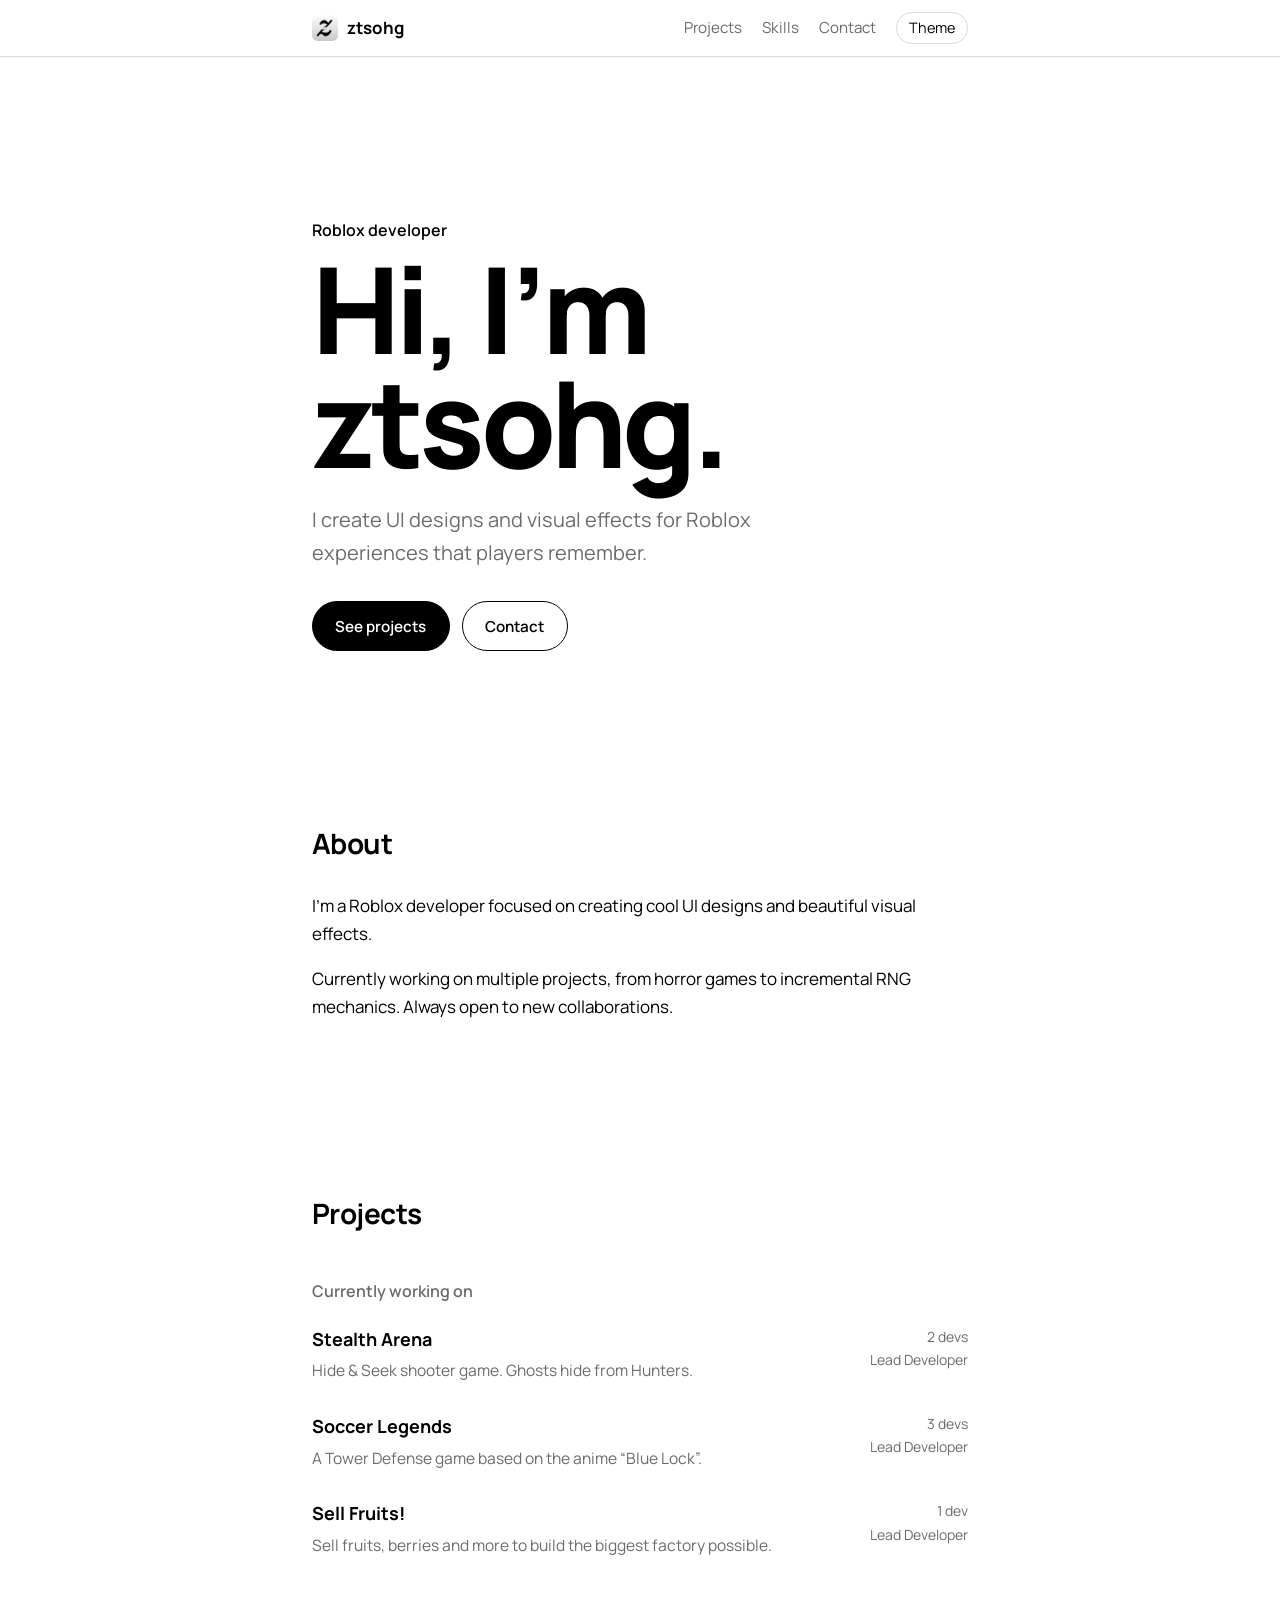
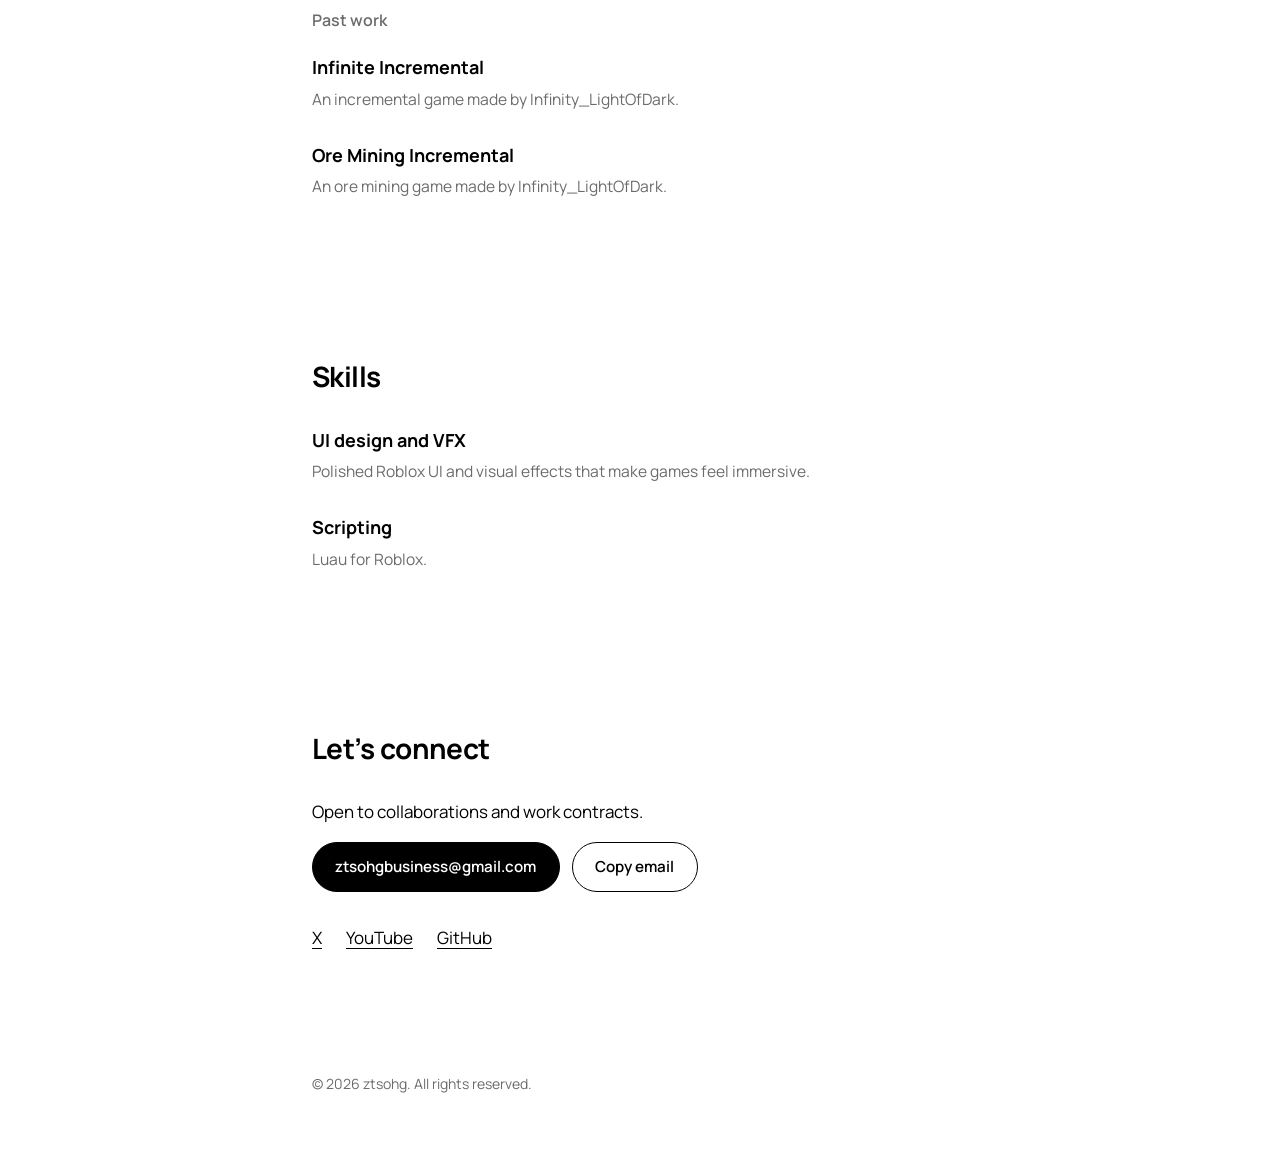
==== commit 516a1e52: "upsrtylrtyrth" ====
--- a/index.html
+++ b/index.html
@@ -12,65 +12,64 @@
 </head>
 <body>
 <header class="site-header"><div class="wrap">
-<a class="brand" href="index.html">ztsohg</a>
+<a class="brand" href="index.html"><img src="Notion%20Studios%20Logo.png" alt="Notion Studios logo">ztsohg</a>
 <nav>
-<a href="index.html" aria-current="page">Home</a>
-<a href="about_me.html" >About</a>
-<a href="index.html#projects">Projects</a>
-<a href="index.html#skills">Skills</a>
-<a href="index.html#contact">Contact</a>
+<a href="#projects">Projects</a>
+<a href="#skills">Skills</a>
+<a href="#contact">Contact</a>
 <button id="theme" type="button" aria-label="Toggle light and dark theme">Theme</button>
 </nav>
 </div></header>
+
 <main>
 <div class="wrap">
 <div class="hero">
-<p class="role">Roblox developer</p>
-<h1>Hi, I&rsquo;m ztsohg.</h1>
-<p>I create UI designs and visual effects for Roblox experiences that players remember.</p>
-<div class="actions"><a class="btn solid" href="#projects">See projects</a><a class="btn" href="#contact">Contact</a></div>
+<p class="role reveal">Roblox developer</p>
+<h1 class="reveal">Hi, I&rsquo;m ztsohg.</h1>
+<p class="reveal">I create UI designs and visual effects for Roblox experiences that players remember.</p>
+<div class="actions reveal"><a class="btn solid" href="#projects">See projects</a><a class="btn" href="#contact">Contact</a></div>
 </div>
 </div>
 
-<section id="about"><div class="wrap"><h2>About</h2></div>
-<div class="wrap">
-<p>I&rsquo;m a Roblox developer focused on creating cool UI designs and beautiful Visual Effects.</p>
-<p>Currently working on multiple projects, from horror games to incremental RNG mechanics. Always open to new collaborations.</p>
-<div class="about-grid"><img src="Notion%20Studios%20Logo.png" alt="Notion Studios logo"><p>Notion Studios</p></div>
-</div>
-</section>
+<section id="about"><div class="wrap">
+<h2 class="reveal">About</h2>
+<p class="reveal">I&rsquo;m a Roblox developer focused on creating cool UI designs and beautiful visual effects.</p>
+<p class="reveal">Currently working on multiple projects, from horror games to incremental RNG mechanics. Always open to new collaborations.</p>
+</div></section>
 
 <section id="projects"><div class="wrap">
-<h2>Projects</h2>
-<h3 class="sub">Currently working on</h3>
-<ul class="list">
-<li><h3>Stealth Arena</h3><p>Hide &amp; Seek shooter game. Ghosts hide from Hunters.</p><div class="meta"><span>2 devs</span><span>Lead Developer</span></div></li>
-<li><h3>Soccer Legends</h3><p>A Tower Defense game based on the anime &ldquo;Blue Lock&rdquo;.</p><div class="meta"><span>3 devs</span><span>Lead Developer</span></div></li>
-<li><h3>Sell Fruits!</h3><p>Sell fruits, berries and more to build the biggest factory possible.</p><div class="meta"><span>1 dev</span><span>Lead Developer</span></div></li>
+<h2 class="reveal">Projects</h2>
+<h3 class="sub reveal">Currently working on</h3>
+<ul class="list reveal-group">
+<li class="reveal"><h3>Stealth Arena</h3><p>Hide &amp; Seek shooter game. Ghosts hide from Hunters.</p><div class="meta"><span>2 devs</span><span>Lead Developer</span></div></li>
+<li class="reveal"><h3>Soccer Legends</h3><p>A Tower Defense game based on the anime &ldquo;Blue Lock&rdquo;.</p><div class="meta"><span>3 devs</span><span>Lead Developer</span></div></li>
+<li class="reveal"><h3>Sell Fruits!</h3><p>Sell fruits, berries and more to build the biggest factory possible.</p><div class="meta"><span>1 dev</span><span>Lead Developer</span></div></li>
 </ul>
-<h3 class="sub">Past work</h3>
-<ul class="list">
-<li><h3>Infinite Incremental</h3><p>An incremental game made by Infinity_LightOfDark.</p></li>
-<li><h3>Ore Mining Incremental</h3><p>An ore mining game made by Infinity_LightOfDark.</p></li>
+<h3 class="sub reveal">Past work</h3>
+<ul class="list reveal-group">
+<li class="reveal"><h3>Infinite Incremental</h3><p>An incremental game made by Infinity_LightOfDark.</p></li>
+<li class="reveal"><h3>Ore Mining Incremental</h3><p>An ore mining game made by Infinity_LightOfDark.</p></li>
 </ul>
 </div></section>
 
 <section id="skills"><div class="wrap">
-<h2>Skills</h2>
-<ul class="list">
-<li><h3>UI design and VFX</h3><p>Polished Roblox UI and visual effects that make games feel immersive.</p></li>
-<li><h3>Scripting</h3><p>Luau for Roblox.</p></li>
+<h2 class="reveal">Skills</h2>
+<ul class="list reveal-group">
+<li class="reveal"><h3>UI design and VFX</h3><p>Polished Roblox UI and visual effects that make games feel immersive.</p></li>
+<li class="reveal"><h3>Scripting</h3><p>Luau for Roblox.</p></li>
 </ul>
 </div></section>
 
 <section id="contact"><div class="wrap">
-<h2>Let&rsquo;s connect</h2>
-<p>Open to collaborations and work contracts.</p>
-<div class="actions"><a class="btn solid" href="mailto:ztsohgbusiness@gmail.com">ztsohgbusiness@gmail.com</a><button class="btn" id="copy" type="button" data-email="ztsohgbusiness@gmail.com">Copy email</button></div>
-<div class="links"><a href="https://x.com/ztsohg_dev">X</a><a href="https://youtube.com/@ztsohG">YouTube</a><a href="https://github.com/ztsohg">GitHub</a></div>
+<h2 class="reveal">Let&rsquo;s connect</h2>
+<p class="reveal">Open to collaborations and work contracts.</p>
+<div class="actions reveal"><a class="btn solid" href="mailto:ztsohgbusiness@gmail.com">ztsohgbusiness@gmail.com</a><button class="btn" id="copy" type="button" data-email="ztsohgbusiness@gmail.com">Copy email</button></div>
+<div class="links reveal"><a href="https://x.com/ztsohg_dev">X</a><a href="https://youtube.com/@ztsohG">YouTube</a><a href="https://github.com/ztsohg">GitHub</a></div>
 </div></section>
 </main>
+
 <footer><div class="wrap">&copy; 2026 ztsohg. All rights reserved.</div></footer>
+
 <script>
 (function(){
   var r=document.documentElement;
@@ -86,7 +85,17 @@
       c.textContent="Copied";setTimeout(function(){c.textContent="Copy email"},1800);
     }).catch(function(){location.href="mailto:"+m});
   };
+
+  var els=document.querySelectorAll(".reveal");
+  if("IntersectionObserver" in window){
+    var io=new IntersectionObserver(function(entries){
+      entries.forEach(function(e){ if(e.isIntersecting){ e.target.classList.add("in"); io.unobserve(e.target); } });
+    },{threshold:0.15,rootMargin:"0px 0px -40px 0px"});
+    els.forEach(function(el){ io.observe(el); });
+  } else {
+    els.forEach(function(el){ el.classList.add("in"); });
+  }
 })();
 </script>
 </body>
-</html>
+</html>
--- a/style.css
+++ b/style.css
@@ -31,7 +31,8 @@
 /* header */
 .site-header { position: sticky; top: 0; background: var(--bg); border-bottom: 1px solid var(--line); z-index: 10; }
 .site-header .wrap { display: flex; align-items: center; justify-content: space-between; gap: 1rem; height: 3.5rem; }
-.brand { font-weight: 700; text-decoration: none; }
+.brand { display: flex; align-items: center; gap: 0.6rem; font-weight: 700; text-decoration: none; }
+.brand img { width: 1.6rem; height: 1.6rem; border-radius: 0.35rem; }
 nav { display: flex; align-items: center; gap: 1.25rem; font-size: 0.95rem; }
 nav a { text-decoration: none; color: var(--muted); }
 nav a:hover, nav a[aria-current="page"] { color: var(--fg); }
@@ -56,33 +57,47 @@
   font-family: inherit; cursor: pointer;
 }
 .btn.solid { background: var(--fg); color: var(--bg); }
-.btn:hover { text-decoration: none; opacity: 0.8; }
+.btn { transition: transform 0.2s ease, opacity 0.2s ease; }
+.btn:hover { text-decoration: none; opacity: 0.8; transform: translateY(-2px); }
+
+/* reveal-on-scroll */
+.reveal { opacity: 0; transform: translateY(1.25rem); transition: opacity 0.7s ease, transform 0.7s ease; }
+.reveal.in { opacity: 1; transform: translateY(0); }
+.reveal-group .reveal:nth-child(2) { transition-delay: 0.08s; }
+.reveal-group .reveal:nth-child(3) { transition-delay: 0.16s; }
+.reveal-group .reveal:nth-child(4) { transition-delay: 0.24s; }
+.reveal-group .reveal:nth-child(5) { transition-delay: 0.32s; }
+@media (prefers-reduced-motion: reduce) {
+  .reveal { opacity: 1; transform: none; transition: none; }
+}
 
 /* sections */
-section { padding: clamp(3rem, 8vw, 5rem) 0; border-top: 1px solid var(--line); }
+section { padding: clamp(3rem, 8vw, 5rem) 0; }
 h2 { margin: 0 0 2rem; font-size: 1.75rem; letter-spacing: -0.02em; line-height: 1.2; }
 h3 { margin: 0; font-size: 1.125rem; }
 p { margin: 0 0 1rem; }
 .muted { color: var(--muted); }
 
-.about-grid { display: flex; gap: 1.5rem; align-items: center; margin-top: 2rem; }
-.about-grid img { width: 4.5rem; border-radius: 0.5rem; flex: none; }
-.about-grid p { margin: 0; font-size: 0.95rem; color: var(--muted); }
-
-.list { list-style: none; margin: 0; padding: 0; }
-.list li { padding: 1.25rem 0; border-top: 1px solid var(--line); display: grid; grid-template-columns: 1fr auto; gap: 0.25rem 1.5rem; }
-.list li:last-child { border-bottom: 1px solid var(--line); }
+.list { list-style: none; margin: 0; padding: 0; display: flex; flex-direction: column; gap: 1.75rem; }
+.list li { display: grid; grid-template-columns: 1fr auto; gap: 0.25rem 1.5rem; transition: transform 0.25s ease; }
+.list li:hover { transform: translateX(0.25rem); }
 .list p { grid-column: 1; margin: 0; color: var(--muted); font-size: 0.975rem; }
 .list .meta { grid-column: 2; grid-row: 1 / span 2; text-align: right; font-size: 0.875rem; color: var(--muted); }
 .list .meta span { display: block; }
-.sub { margin: 3rem 0 1rem; font-size: 1rem; color: var(--muted); font-weight: 600; }
+.sub { margin: 3rem 0 1.25rem; font-size: 1rem; color: var(--muted); font-weight: 600; }
 
 .links { display: flex; gap: 1.5rem; flex-wrap: wrap; margin-top: 2rem; }
-footer { padding: 2.5rem 0 4rem; border-top: 1px solid var(--line); font-size: 0.875rem; color: var(--muted); }
+.links a { position: relative; }
+.links a::after {
+  content: ""; position: absolute; left: 0; bottom: -0.2rem; width: 100%; height: 1px;
+  background: var(--fg); transform: scaleX(0); transform-origin: left; transition: transform 0.25s ease;
+}
+.links a:hover::after { transform: scaleX(1); }
+footer { padding: 2.5rem 0 4rem; font-size: 0.875rem; color: var(--muted); }
 
 @media (max-width: 34rem) {
   .list li { grid-template-columns: 1fr; }
   .list .meta { grid-column: 1; grid-row: auto; text-align: left; margin-top: 0.25rem; }
   nav { gap: 0.9rem; font-size: 0.875rem; }
 }
-@media (prefers-reduced-motion: reduce) { html { scroll-behavior: auto; } }
+@media (prefers-reduced-motion: reduce) { html { scroll-behavior: auto; } }
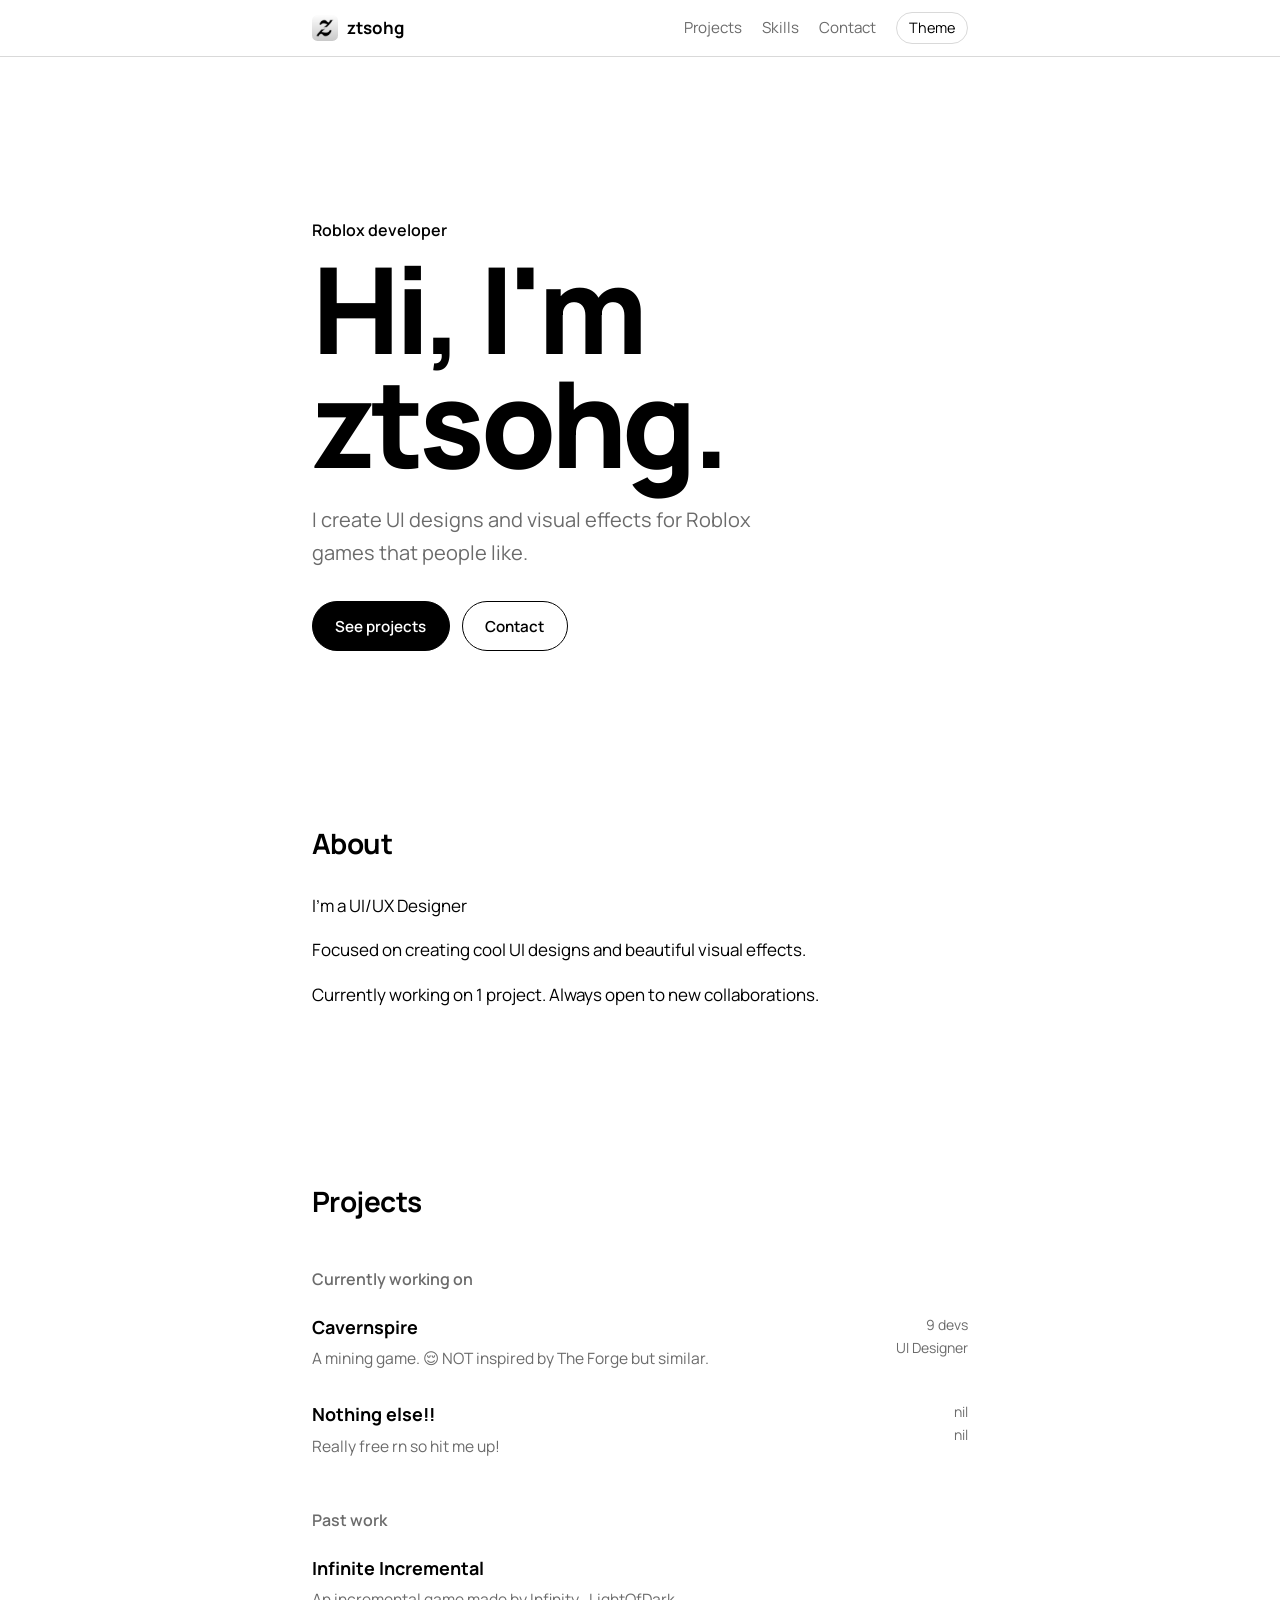
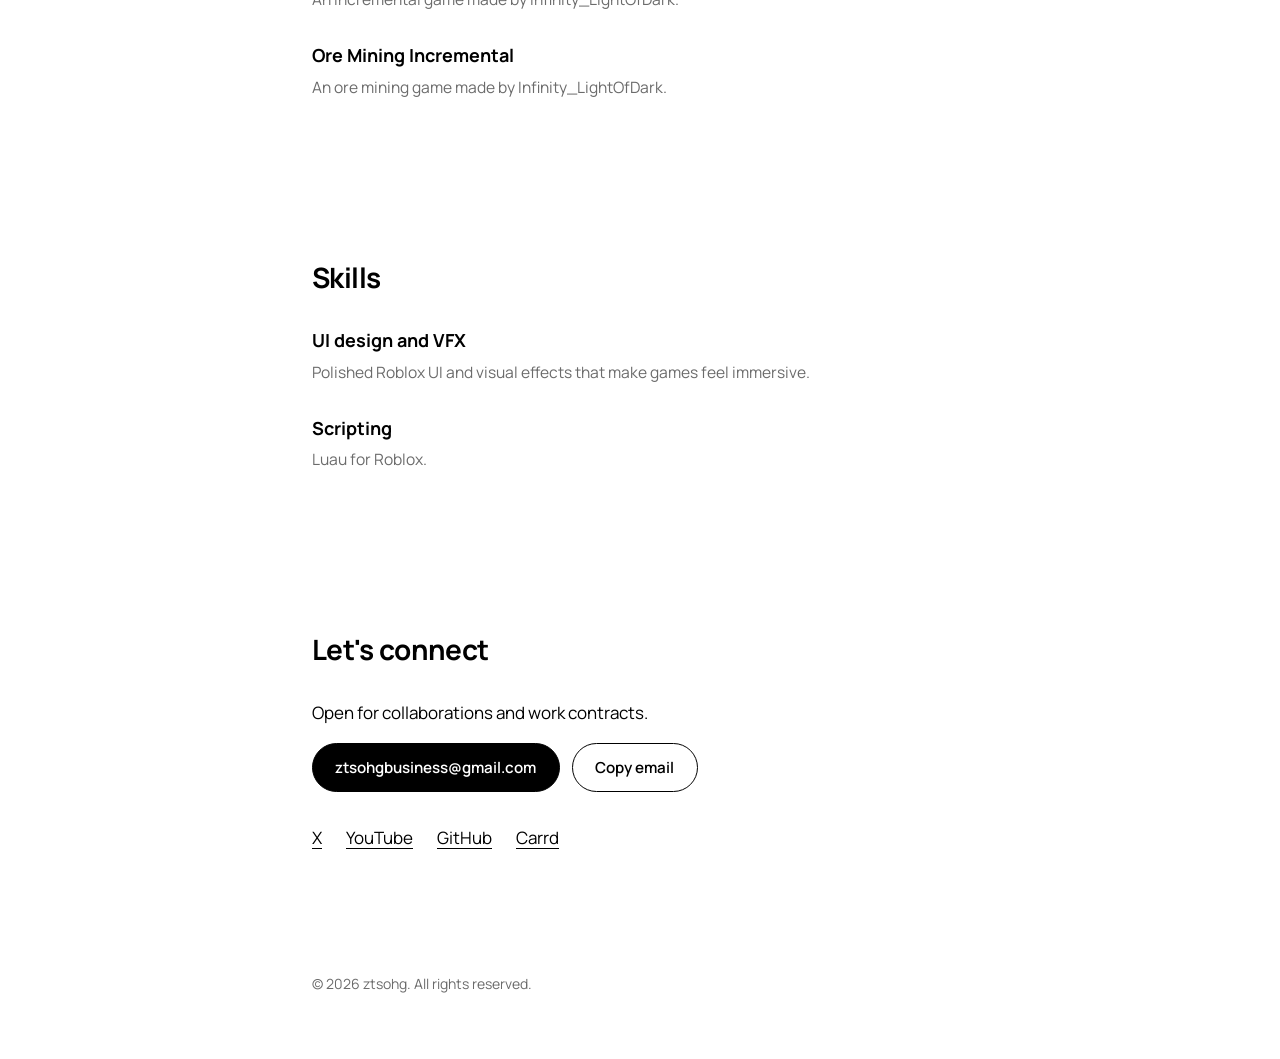
==== commit e022c628: "updinfo" ====
--- a/index.html
+++ b/index.html
@@ -25,25 +25,25 @@
 <div class="wrap">
 <div class="hero">
 <p class="role reveal">Roblox developer</p>
-<h1 class="reveal">Hi, I&rsquo;m ztsohg.</h1>
-<p class="reveal">I create UI designs and visual effects for Roblox experiences that players remember.</p>
+<h1 class="reveal">Hi, I'm ztsohg.</h1>
+<p class="reveal">I create UI designs and visual effects for Roblox games that people like.</p>
 <div class="actions reveal"><a class="btn solid" href="#projects">See projects</a><a class="btn" href="#contact">Contact</a></div>
 </div>
 </div>
 
 <section id="about"><div class="wrap">
 <h2 class="reveal">About</h2>
-<p class="reveal">I&rsquo;m a Roblox developer focused on creating cool UI designs and beautiful visual effects.</p>
-<p class="reveal">Currently working on multiple projects, from horror games to incremental RNG mechanics. Always open to new collaborations.</p>
+<p class="reveal">I'm a UI/UX Designer</p>
+<p class="reveal">Focused on creating cool UI designs and beautiful visual effects.</p>
+<p class="reveal">Currently working on 1 project. Always open to new collaborations.</p>
 </div></section>
 
 <section id="projects"><div class="wrap">
 <h2 class="reveal">Projects</h2>
 <h3 class="sub reveal">Currently working on</h3>
 <ul class="list reveal-group">
-<li class="reveal"><h3>Stealth Arena</h3><p>Hide &amp; Seek shooter game. Ghosts hide from Hunters.</p><div class="meta"><span>2 devs</span><span>Lead Developer</span></div></li>
-<li class="reveal"><h3>Soccer Legends</h3><p>A Tower Defense game based on the anime &ldquo;Blue Lock&rdquo;.</p><div class="meta"><span>3 devs</span><span>Lead Developer</span></div></li>
-<li class="reveal"><h3>Sell Fruits!</h3><p>Sell fruits, berries and more to build the biggest factory possible.</p><div class="meta"><span>1 dev</span><span>Lead Developer</span></div></li>
+<li class="reveal"><h3>Cavernspire</h3><p>A mining game. 😌 NOT inspired by The Forge but similar.</p><div class="meta"><span>9 devs</span><span>UI Designer</span></div></li>
+<li class="reveal"><h3>Nothing else!!</h3><p>Really free rn so hit me up!</p><div class="meta"><span>nil</span><span>nil</span></div></li>
 </ul>
 <h3 class="sub reveal">Past work</h3>
 <ul class="list reveal-group">
@@ -61,10 +61,10 @@
 </div></section>
 
 <section id="contact"><div class="wrap">
-<h2 class="reveal">Let&rsquo;s connect</h2>
-<p class="reveal">Open to collaborations and work contracts.</p>
+<h2 class="reveal">Let's connect</h2>
+<p class="reveal">Open for collaborations and work contracts.</p>
 <div class="actions reveal"><a class="btn solid" href="mailto:ztsohgbusiness@gmail.com">ztsohgbusiness@gmail.com</a><button class="btn" id="copy" type="button" data-email="ztsohgbusiness@gmail.com">Copy email</button></div>
-<div class="links reveal"><a href="https://x.com/ztsohg_dev">X</a><a href="https://youtube.com/@ztsohG">YouTube</a><a href="https://github.com/ztsohg">GitHub</a></div>
+<div class="links reveal"><a href="https://x.com/ztsohg_dev">X</a><a href="https://youtube.com/@ztsohG">YouTube</a><a href="https://github.com/ztsohg">GitHub</a><a href="https://ztsohgport.carrd.co">Carrd</a></div>
 </div></section>
 </main>
 
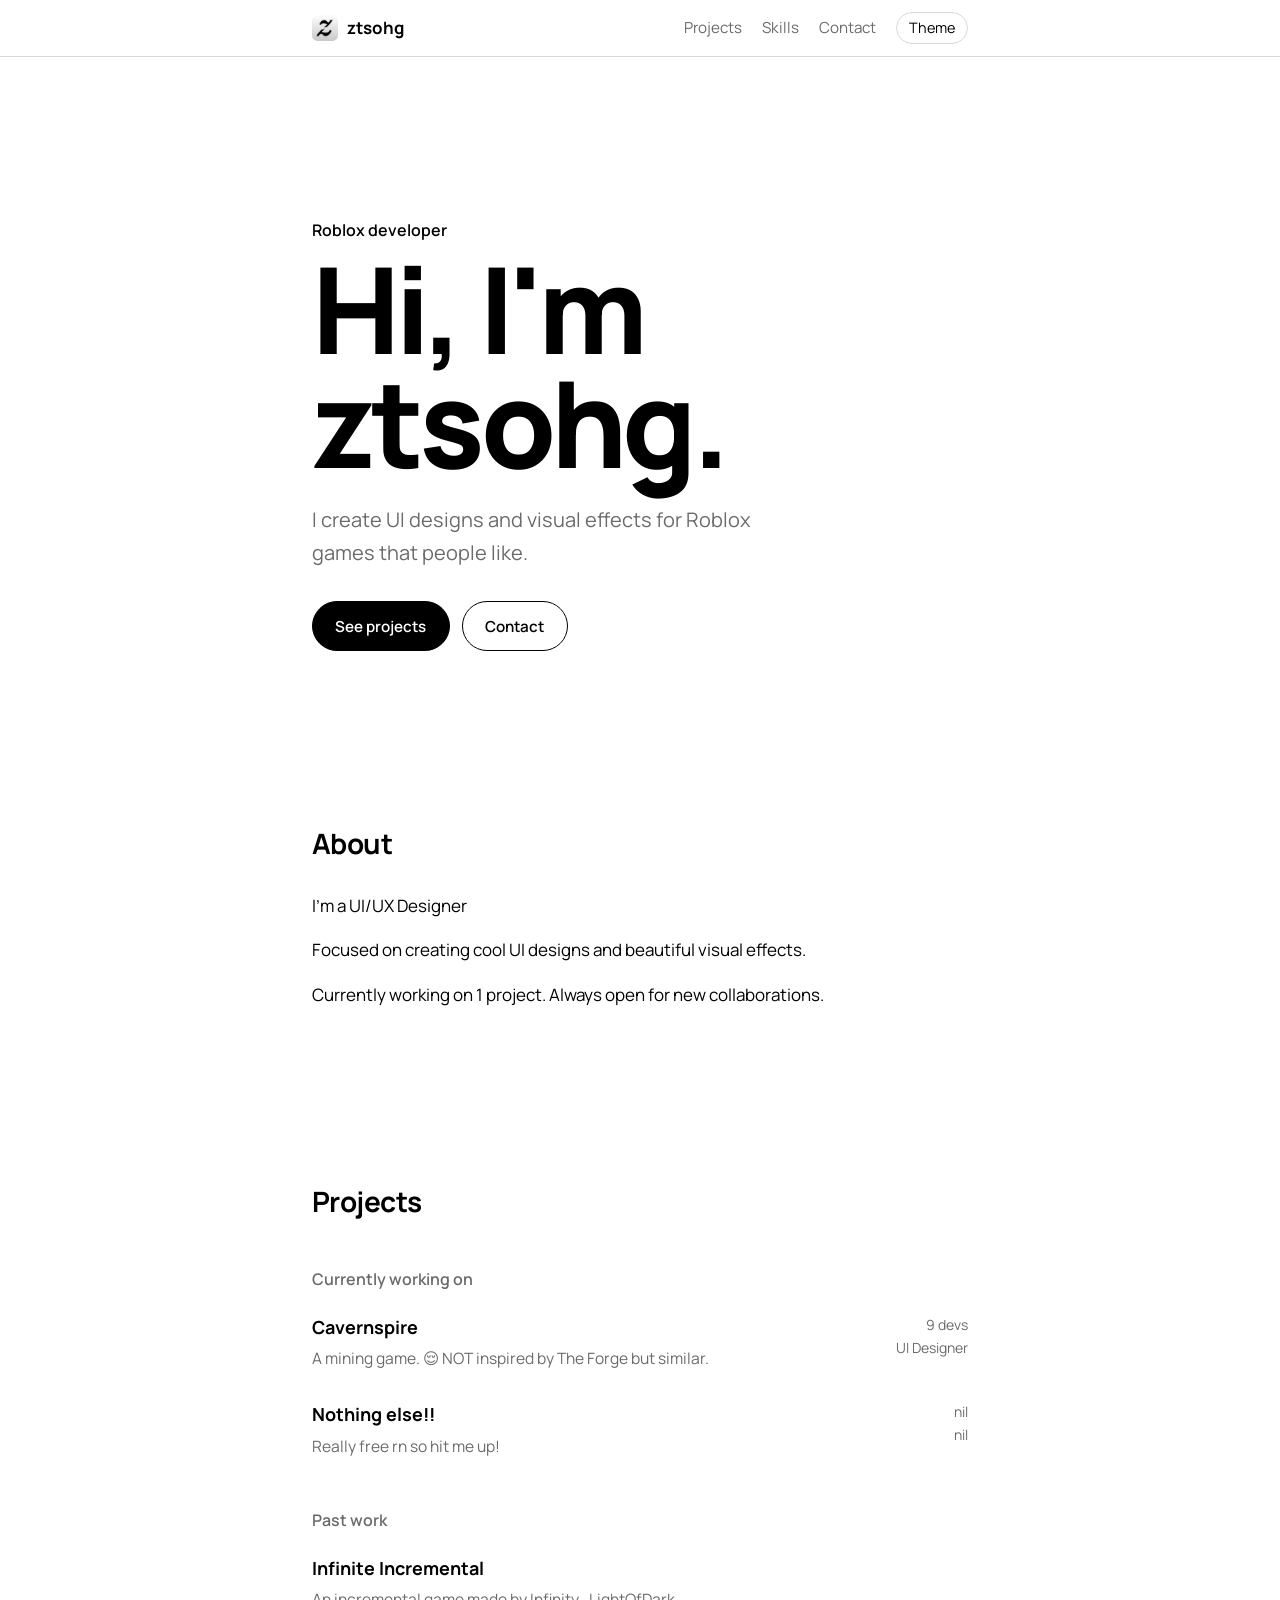
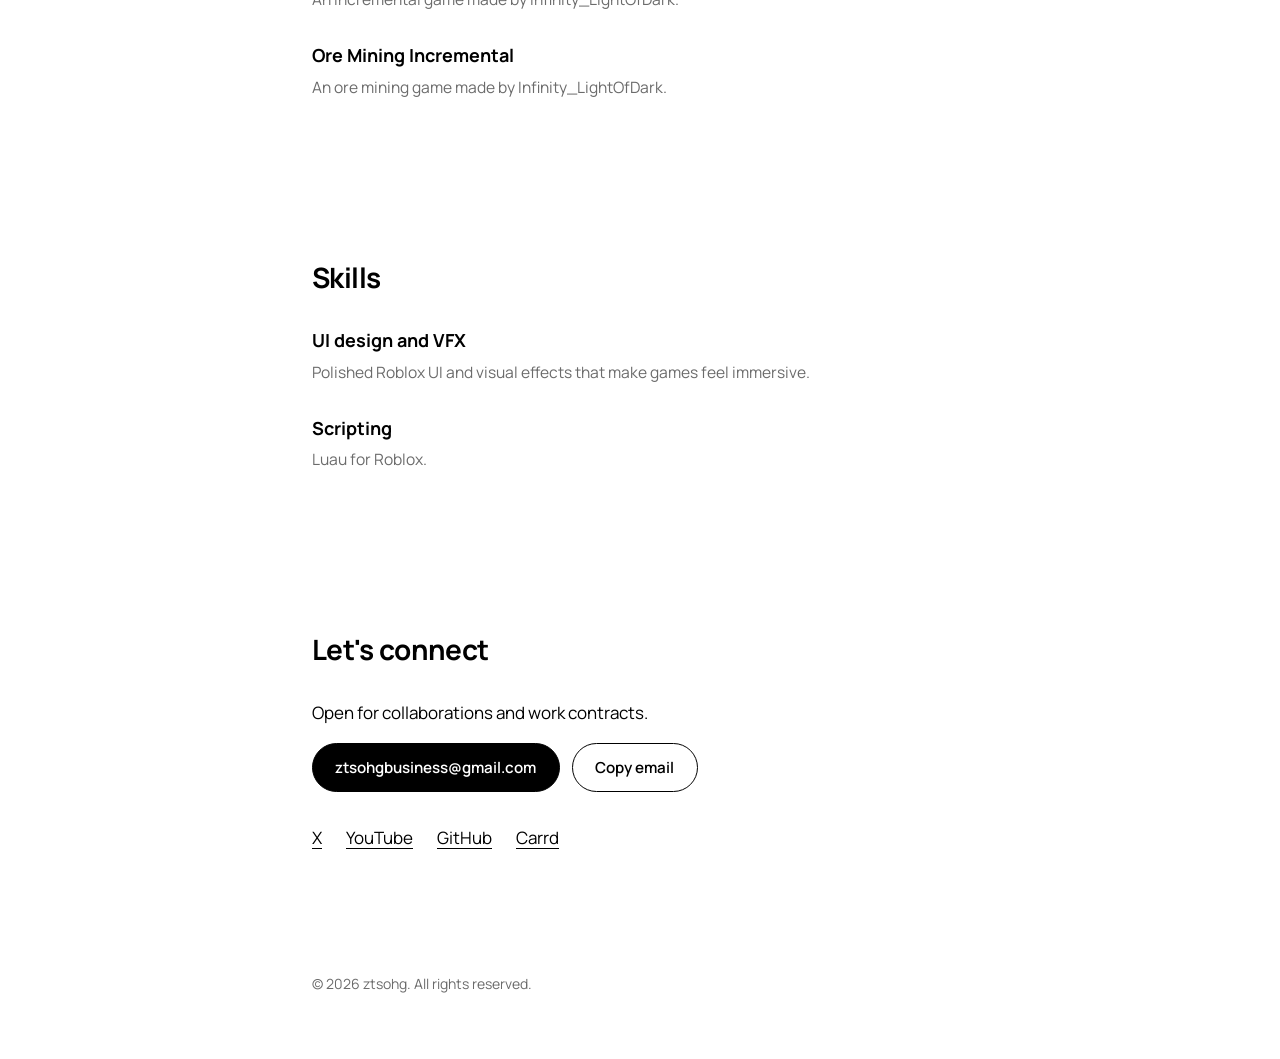
==== commit 0f44a9a9: "f" ====
--- a/index.html
+++ b/index.html
@@ -35,7 +35,7 @@
 <h2 class="reveal">About</h2>
 <p class="reveal">I'm a UI/UX Designer</p>
 <p class="reveal">Focused on creating cool UI designs and beautiful visual effects.</p>
-<p class="reveal">Currently working on 1 project. Always open to new collaborations.</p>
+<p class="reveal">Currently working on 1 project. Always open for new collaborations.</p>
 </div></section>
 
 <section id="projects"><div class="wrap">
